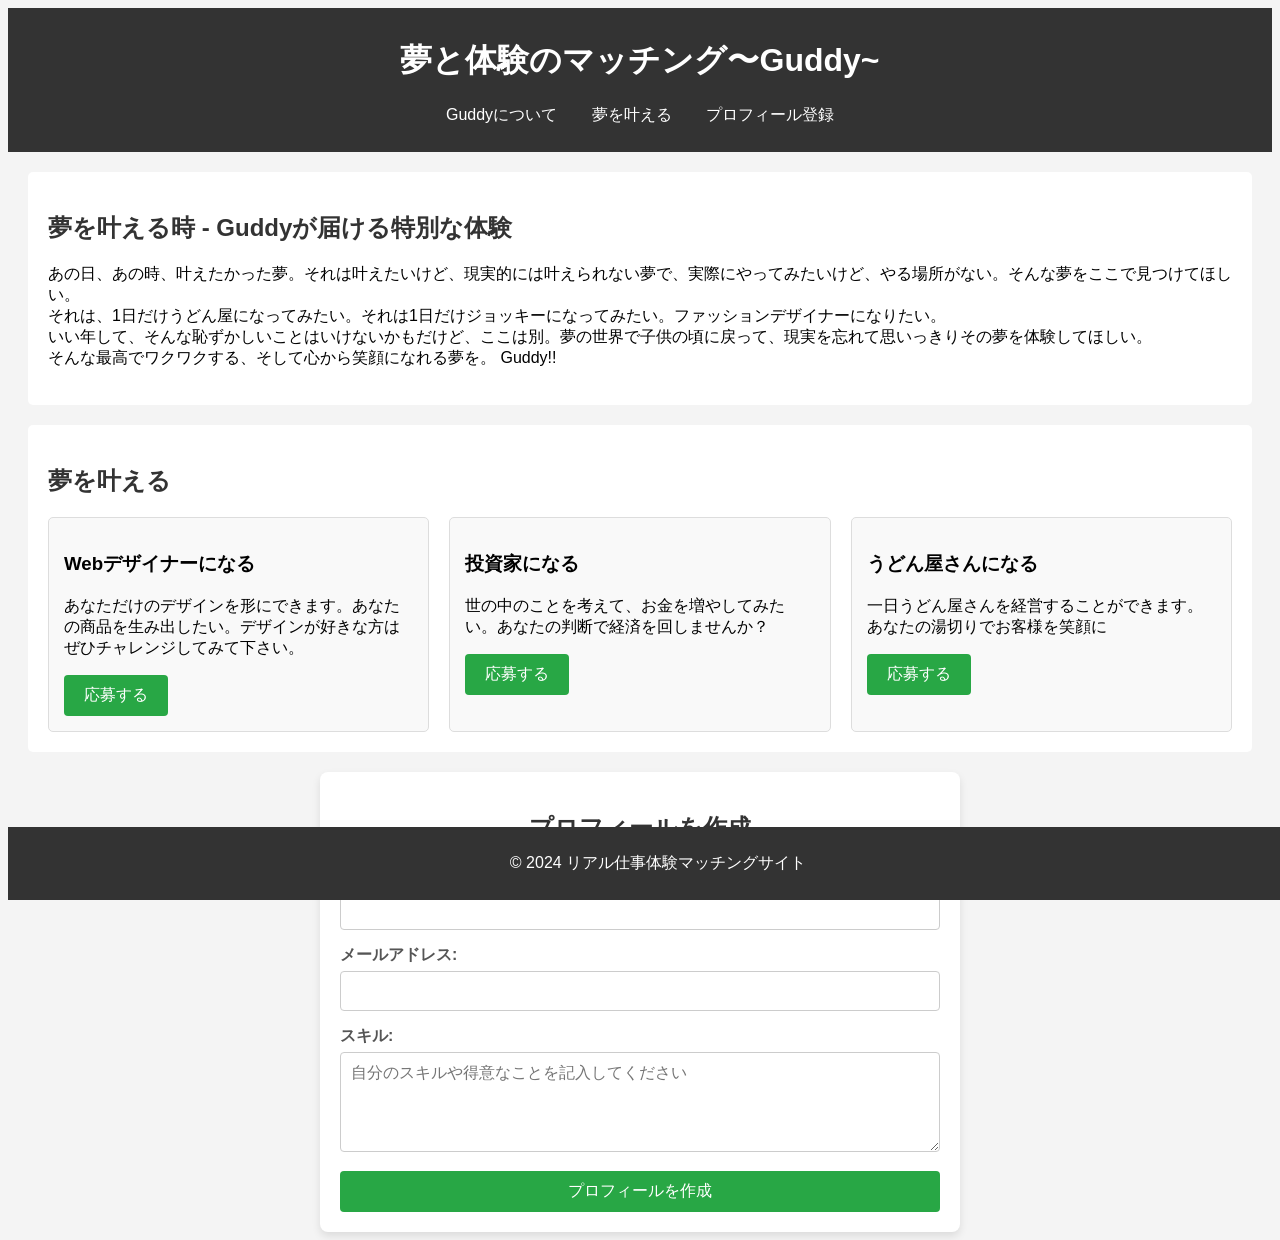
==== index.html @ 009feca0 "“ページ更新”" ====
<!DOCTYPE html>
<html lang="ja">

<head>
    <meta charset="UTF-8">
    <meta name="viewport" content="width=device-width, initial-scale=1.0">
    <title>学生と企業のマッチングサイト</title>
    <link rel="stylesheet" href="styles.css">
    <style>
        body {
            font-family: Arial, sans-serif;
            margin: 1;
            padding: 0;
            background-color: #f4f4f4;
        }

        header {
            background-color: #333;
            color: white;
            padding: 10px 0;
            text-align: center;
        }

        nav ul {
            list-style-type: none;
            padding: 0;
        }

        nav ul li {
            display: inline;
            margin: 0 15px;
        }

        nav ul li a {
            color: white;
            text-decoration: none;
        }

        section {
            padding: 20px;
            margin: 20px;
            background-color: white;
            border-radius: 5px;
        }

        h2 {
            color: #333;
        }

        .job-list {
            display: grid;
            grid-template-columns: repeat(auto-fit, minmax(300px, 1fr));
            gap: 20px;
        }

        .job {
            padding: 15px;
            background-color: #f9f9f9;
            border: 1px solid #ddd;
            border-radius: 5px;
        }

        button {
            background-color: #28a745;
            color: white;
            padding: 10px;
            border: none;
            border-radius: 5px;
            cursor: pointer;
        }

        button:hover {
            background-color: #218838;
        }

        footer {
            text-align: center;
            padding: 10px;
            background-color: #333;
            color: white;
            position: fixed;
            bottom: 0;
            width: 100%;
        }

        /* プロフィールセクションのスタイル */
        #profile {
            max-width: 600px;
            margin: 0 auto;
            padding: 20px;
            background-color: #fff;
            border-radius: 8px;
            box-shadow: 0 4px 8px rgba(0, 0, 0, 0.1);
        }

        #profile h2 {
            text-align: center;
            color: #333;
        }

        form {
            display: flex;
            flex-direction: column;
        }

        .form-group {
            margin-bottom: 15px;
        }

        label {
            font-weight: bold;
            margin-bottom: 5px;
            display: block;
            color: #555;
        }

        input[type="text"],
        input[type="email"],
        textarea {
            width: 100%;
            padding: 10px;
            border: 1px solid #ccc;
            border-radius: 4px;
            font-size: 16px;
            box-sizing: border-box;
        }

        textarea {
            height: 100px;
            resize: vertical;
        }

        button {
            background-color: #28a745;
            color: white;
            padding: 10px 20px;
            border: none;
            border-radius: 4px;
            cursor: pointer;
            font-size: 16px;
            transition: background-color 0.3s ease;
        }

        button:hover {
            background-color: #218838;
        }
    </style>
</head>

<body>
    <header>
        <h1>夢と体験のマッチング〜Guddy~</h1>
        <nav>
            <ul>
                <li><a href="#about">Guddyについて</a></li>
                <li><a href="#jobs">夢を叶える</a></li>
                <li><a href="#profile">プロフィール登録</a></li>
            </ul>
        </nav>
    </header>

    <section id="about">
        <h2>夢を叶える時 - Guddyが届ける特別な体験</h2>
        <p>あの日、あの時、叶えたかった夢。それは叶えたいけど、現実的には叶えられない夢で、実際にやってみたいけど、やる場所がない。そんな夢をここで見つけてほしい。<br>
            それは、1日だけうどん屋になってみたい。それは1日だけジョッキーになってみたい。ファッションデザイナーになりたい。<br>
            いい年して、そんな恥ずかしいことはいけないかもだけど、ここは別。夢の世界で子供の頃に戻って、現実を忘れて思いっきりその夢を体験してほしい。<br>
            そんな最高でワクワクする、そして心から笑顔になれる夢を。 Guddy!!</p>
    </section>
    

    <section id="jobs">
        <h2>夢を叶える</h2>
        <div class="job-list">
            <div class="job">
                <h3>Webデザイナーになる</h3>
                <p>あなただけのデザインを形にできます。あなたの商品を生み出したい。デザインが好きな方はぜひチャレンジしてみて下さい。</p>
                <button>応募する</button>
            </div>
            <div class="job">
                <h3>投資家になる</h3>
                <p>世の中のことを考えて、お金を増やしてみたい。あなたの判断で経済を回しませんか？</p>
                <button>応募する</button>
            </div>
            <div class="job">
                <h3>うどん屋さんになる</h3>
                <p>一日うどん屋さんを経営することができます。あなたの湯切りでお客様を笑顔に</p>
                <button>応募する</button>
            </div>
        </div>
    </section>

    <section id="profile">
        <h2>プロフィールを作成</h2>
        <form>
            <div class="form-group">
                <label for="name">名前:</label>
                <input type="text" id="name" name="name" required="">
            </div>

            <div class="form-group">
                <label for="email">メールアドレス:</label>
                <input type="email" id="email" name="email" required="">
            </div>

            <div class="form-group">
                <label for="skills">スキル:</label>
                <textarea id="skills" name="skills" placeholder="自分のスキルや得意なことを記入してください" required=""></textarea>
            </div>

            <button type="submit">プロフィールを作成</button>
        </form>
    </section>


    <footer>
        <p>© 2024 リアル仕事体験マッチングサイト</p>
    </footer>


</body>

</html>
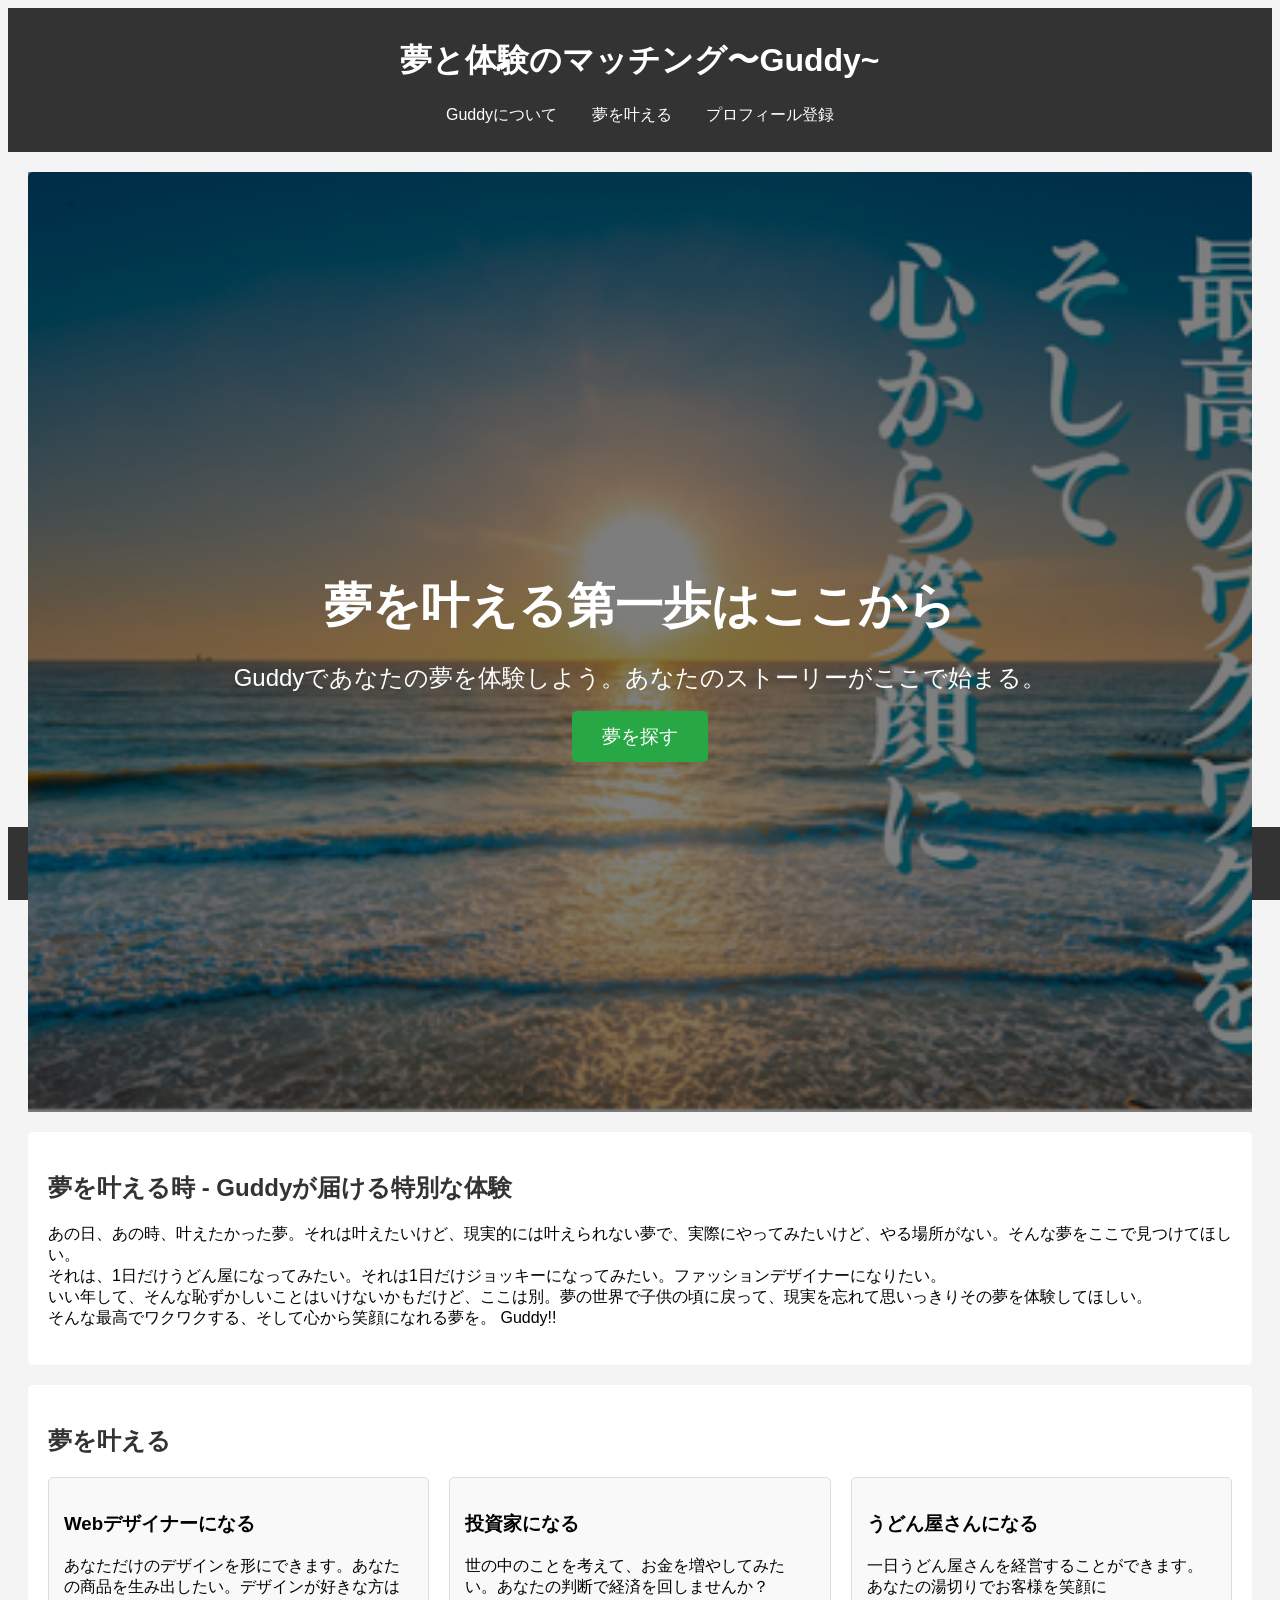
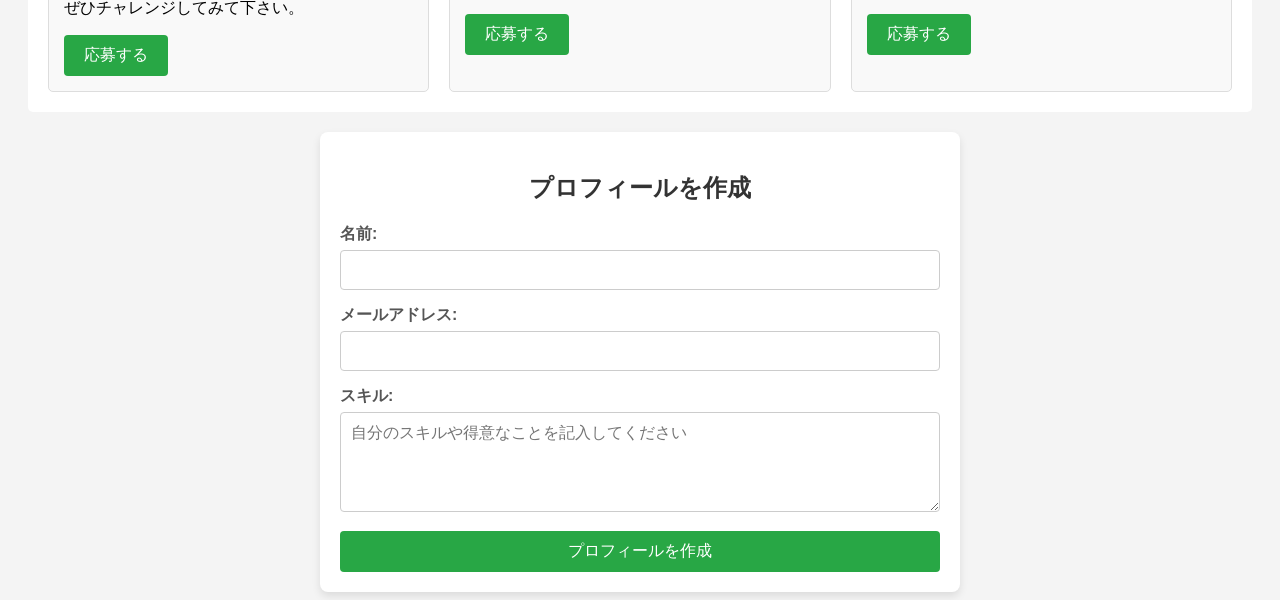
==== commit d1253224: "“FV追加”" ====
--- a/index.html
+++ b/index.html
@@ -144,6 +144,56 @@
         button:hover {
             background-color: #218838;
         }
+        /* ファーストビュー（ヒーローセクション）のスタイル */
+#hero {
+    height: 100vh; /* ビューポート全体の高さを占める */
+    background-image: url('/img/fv.png'); /* 適切な背景画像を指定 */
+    background-size: cover;
+    background-position: center;
+    display: flex;
+    align-items: center;
+    justify-content: center;
+    color: white;
+    text-align: center;
+    position: relative;
+    z-index: 1;
+}
+
+#hero::before {
+    content: '';
+    position: absolute;
+    top: 0;
+    left: 0;
+    width: 100%;
+    height: 100%;
+    background-color: rgba(0, 0, 0, 0.5); /* 背景画像に半透明のオーバーレイを追加 */
+    z-index: -1;
+}
+
+.hero-content h1 {
+    font-size: 3rem;
+    margin-bottom: 20px;
+}
+
+.hero-content p {
+    font-size: 1.5rem;
+    margin-bottom: 30px;
+}
+
+.cta-btn {
+    background-color: #28a745;
+    color: white;
+    padding: 15px 30px;
+    border-radius: 5px;
+    font-size: 1.2rem;
+    text-decoration: none;
+    transition: background-color 0.3s ease;
+}
+
+.cta-btn:hover {
+    background-color: #218838;
+}
+
     </style>
 </head>
 
@@ -158,7 +208,13 @@
             </ul>
         </nav>
     </header>
-
+    <section id="hero">
+        <div class="hero-content">
+            <h1>夢を叶える第一歩はここから</h1>
+            <p>Guddyであなたの夢を体験しよう。あなたのストーリーがここで始まる。</p>
+            <a href="#jobs" class="cta-btn">夢を探す</a>
+        </div>
+    </section>
     <section id="about">
         <h2>夢を叶える時 - Guddyが届ける特別な体験</h2>
         <p>あの日、あの時、叶えたかった夢。それは叶えたいけど、現実的には叶えられない夢で、実際にやってみたいけど、やる場所がない。そんな夢をここで見つけてほしい。<br>
@@ -194,17 +250,17 @@
         <form>
             <div class="form-group">
                 <label for="name">名前:</label>
-                <input type="text" id="name" name="name" required="">
+                <input type="text" id="name" name="name" required>
             </div>
 
             <div class="form-group">
                 <label for="email">メールアドレス:</label>
-                <input type="email" id="email" name="email" required="">
+                <input type="email" id="email" name="email" required>
             </div>
 
             <div class="form-group">
                 <label for="skills">スキル:</label>
-                <textarea id="skills" name="skills" placeholder="自分のスキルや得意なことを記入してください" required=""></textarea>
+                <textarea id="skills" name="skills" placeholder="自分のスキルや得意なことを記入してください" required></textarea>
             </div>
 
             <button type="submit">プロフィールを作成</button>
@@ -213,10 +269,8 @@
 
 
     <footer>
-        <p>© 2024 リアル仕事体験マッチングサイト</p>
+        <p>&copy; 2024 リアル仕事体験マッチングサイト</p>
     </footer>
-
-
 </body>
 
 </html>
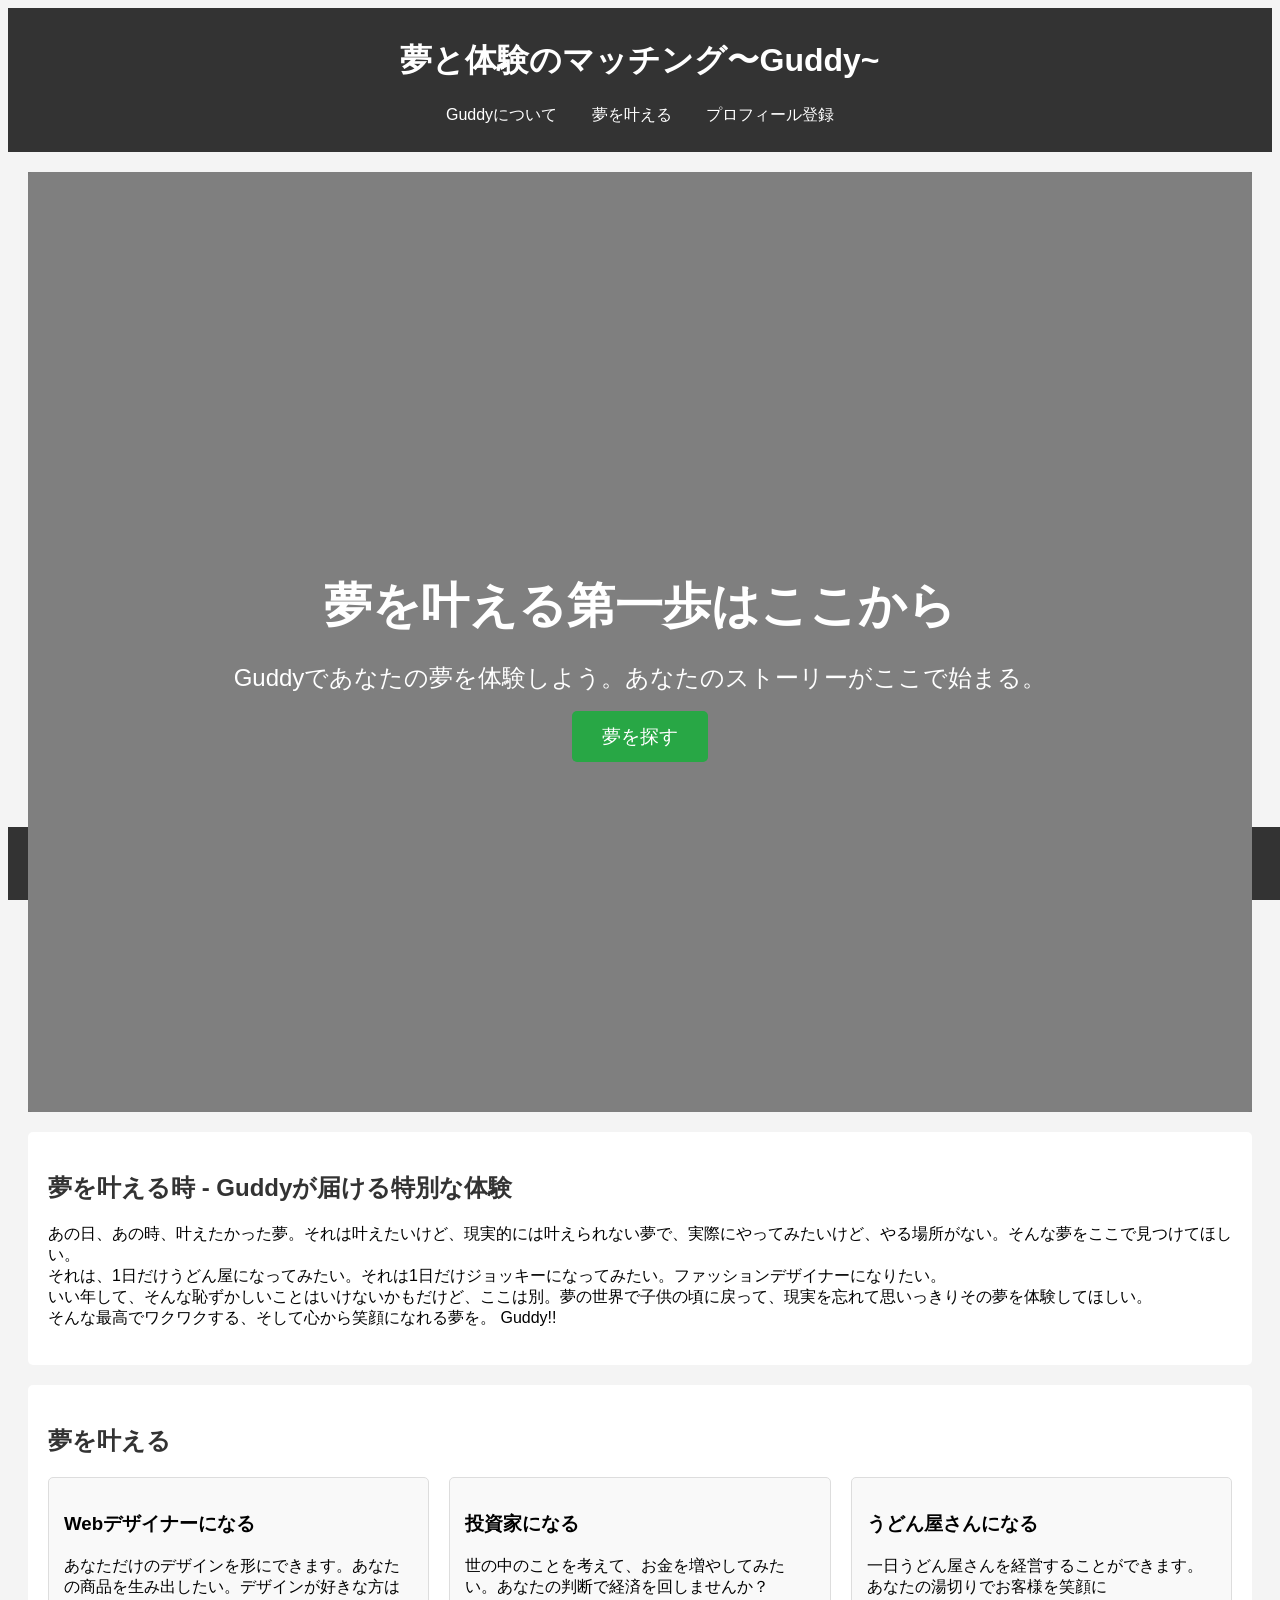
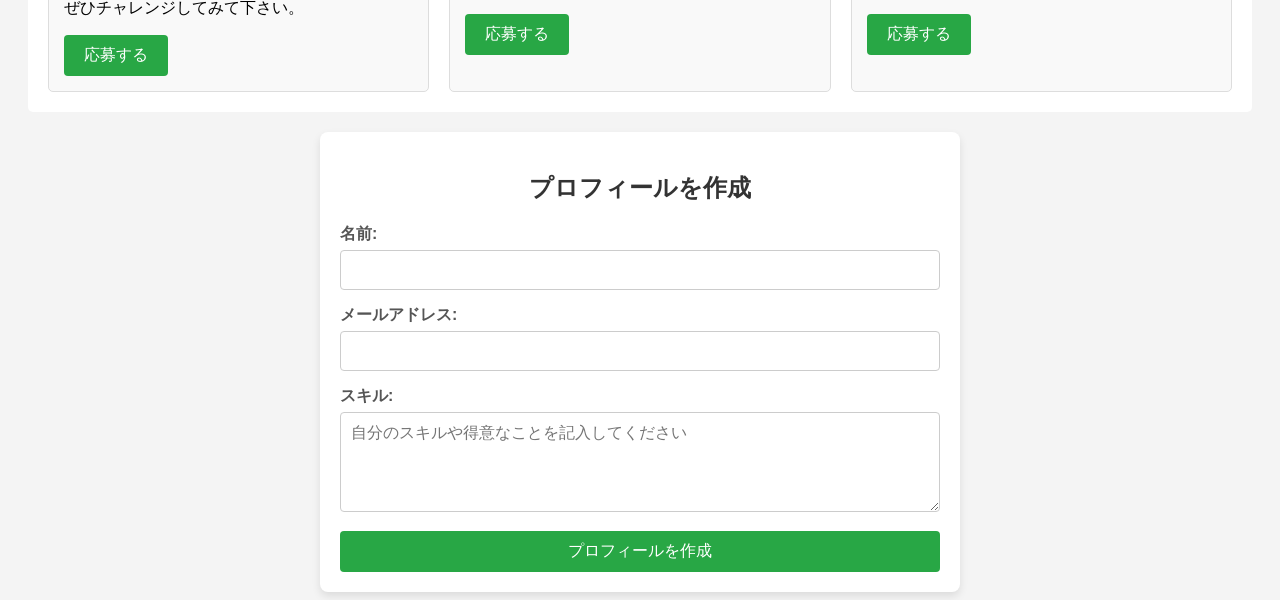
==== commit acd7bebd: "FV追加" ====
--- a/index.html
+++ b/index.html
@@ -147,7 +147,7 @@
         /* ファーストビュー（ヒーローセクション）のスタイル */
 #hero {
     height: 100vh; /* ビューポート全体の高さを占める */
-    background-image: url('/img/fv.png'); /* 適切な背景画像を指定 */
+    background-image: url('https://t4.ftcdn.net/jpg/02/84/98/65/240_F_284986567_IEGKKwHwplUGvrijNF8cNZ2ABy0JHRRP.jpg'); /* 適切な背景画像を指定 */
     background-size: cover;
     background-position: center;
     display: flex;
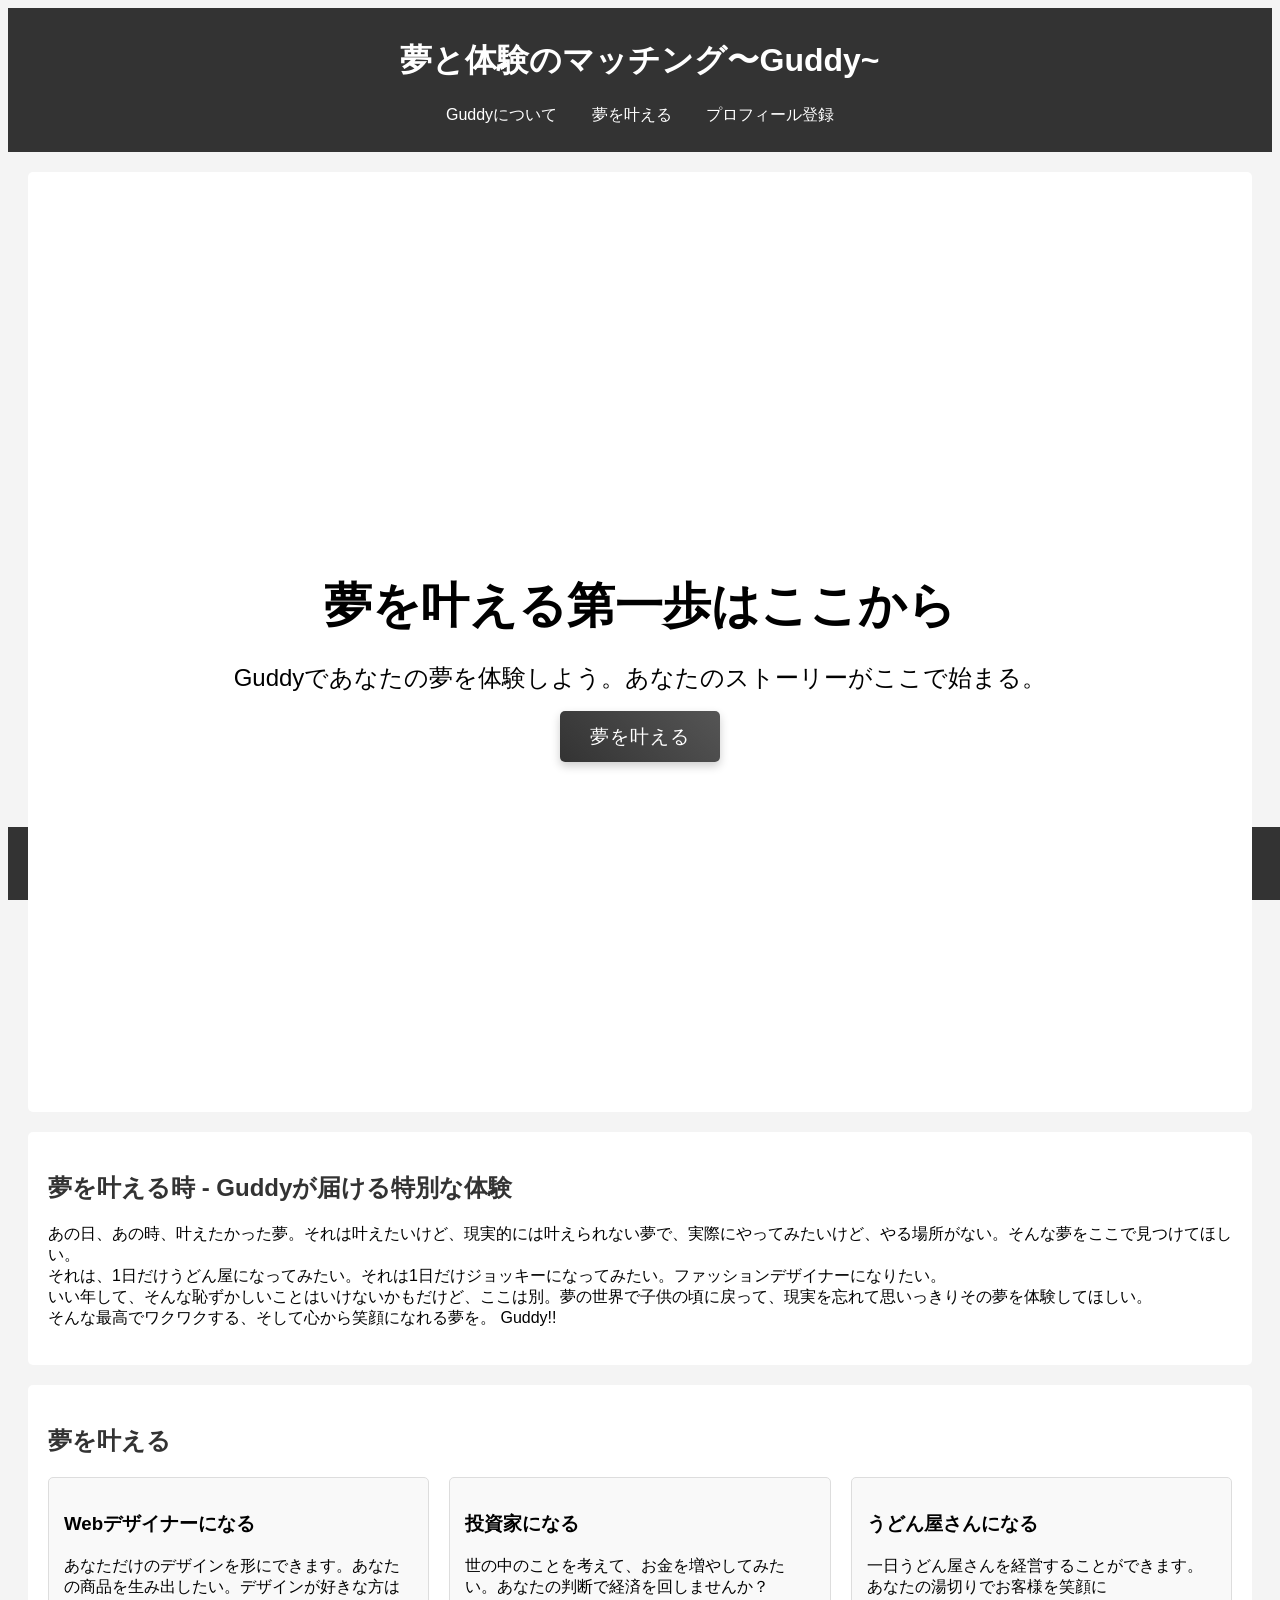
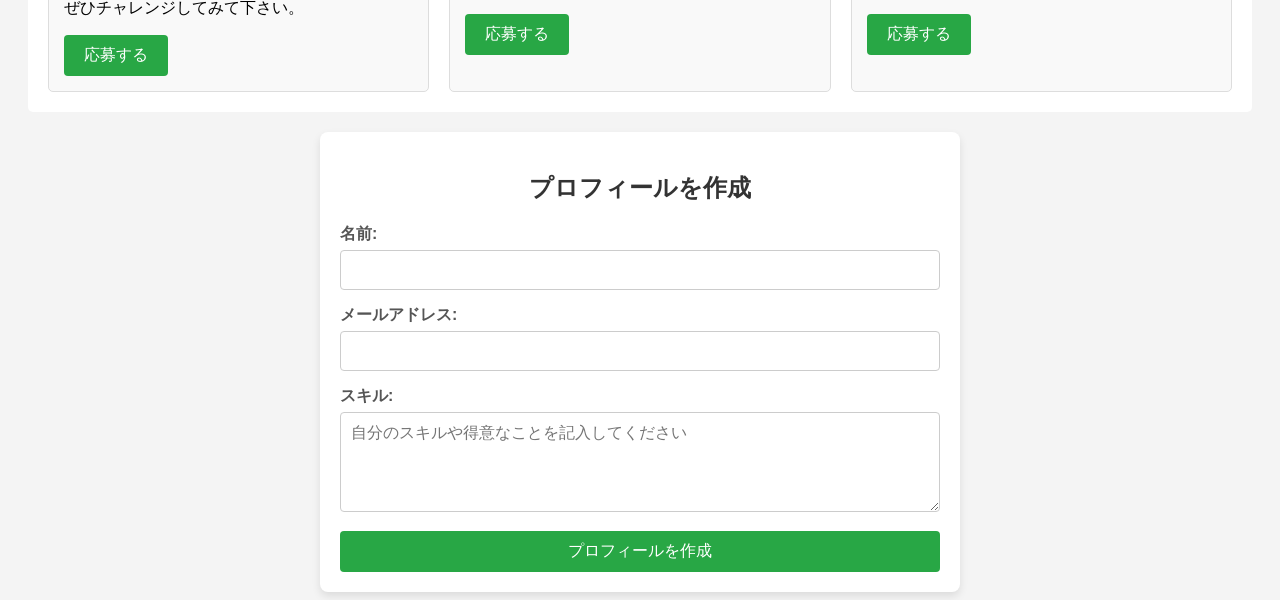
==== commit 62199a6a: "“修正”" ====
--- a/index.html
+++ b/index.html
@@ -153,7 +153,7 @@
     display: flex;
     align-items: center;
     justify-content: center;
-    color: white;
+    color: black;
     text-align: center;
     position: relative;
     z-index: 1;
@@ -166,7 +166,7 @@
     left: 0;
     width: 100%;
     height: 100%;
-    background-color: rgba(0, 0, 0, 0.5); /* 背景画像に半透明のオーバーレイを追加 */
+    
     z-index: -1;
 }
 
@@ -181,17 +181,22 @@
 }
 
 .cta-btn {
-    background-color: #28a745;
+    background: linear-gradient(45deg, #333, #555); /* 黒系のグラデーション */
     color: white;
     padding: 15px 30px;
     border-radius: 5px;
     font-size: 1.2rem;
     text-decoration: none;
-    transition: background-color 0.3s ease;
+    transition: all 0.3s ease;
+    box-shadow: 0 4px 10px rgba(0, 0, 0, 0.2); /* シャドウを追加 */
+    letter-spacing: 1px; /* 文字間隔 */
+    text-transform: uppercase; /* 大文字に変換 */
 }
 
 .cta-btn:hover {
-    background-color: #218838;
+    background: linear-gradient(45deg, #222, #444); /* ホバー時の黒系グラデーション */
+    transform: translateY(-3px); /* ボタンが浮き上がるように動作 */
+    box-shadow: 0 8px 15px rgba(0, 0, 0, 0.3); /* ホバー時のシャドウ強化 */
 }
 
     </style>
@@ -212,7 +217,7 @@
         <div class="hero-content">
             <h1>夢を叶える第一歩はここから</h1>
             <p>Guddyであなたの夢を体験しよう。あなたのストーリーがここで始まる。</p>
-            <a href="#jobs" class="cta-btn">夢を探す</a>
+            <a href="#jobs" class="cta-btn">夢を叶える</a>
         </div>
     </section>
     <section id="about">
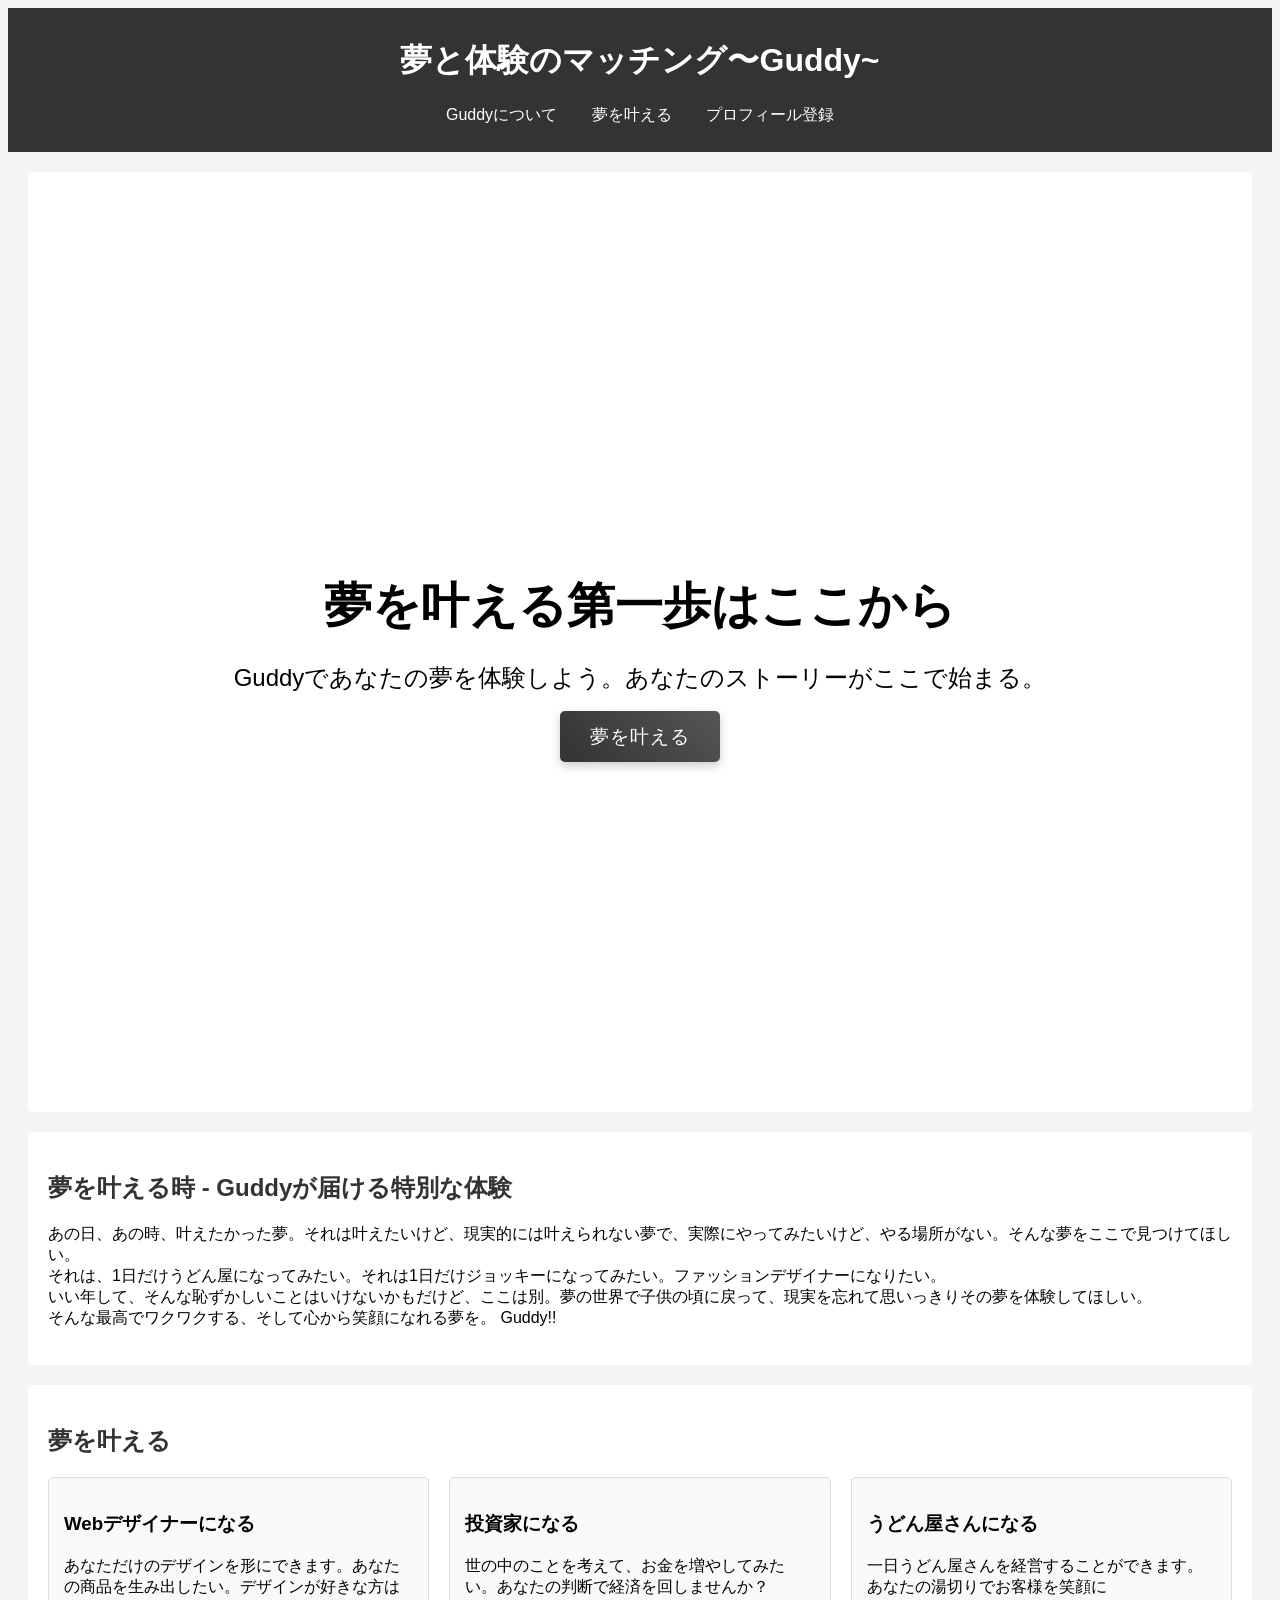
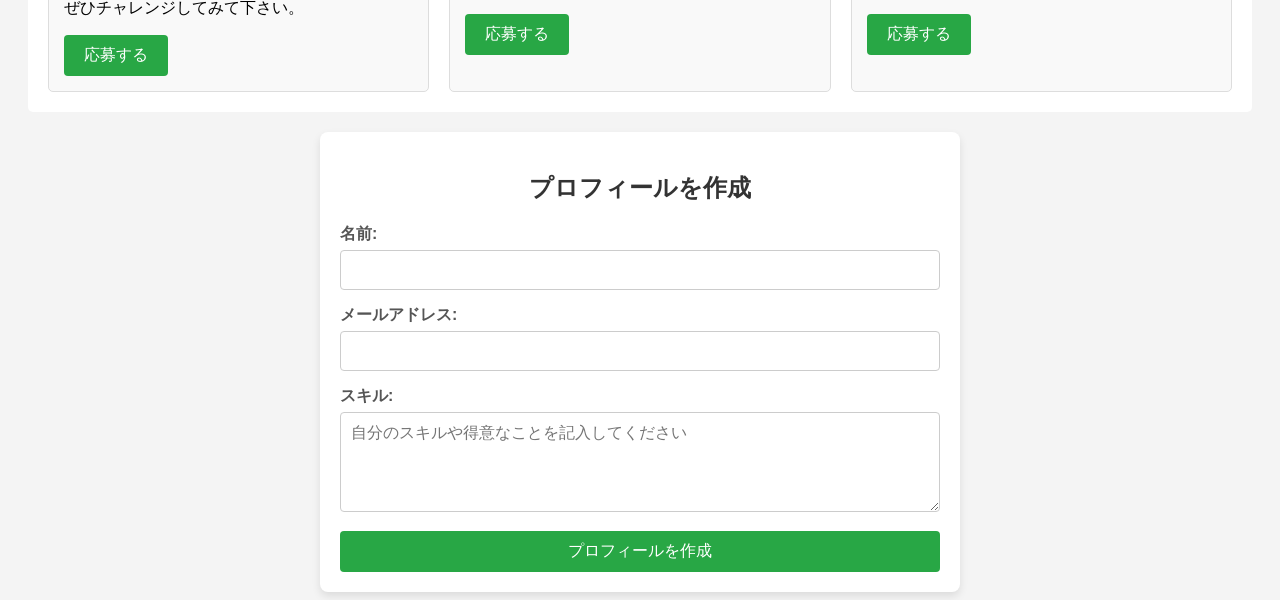
==== commit effe860a: "“レスポンシブ対応”" ====
--- a/index.html
+++ b/index.html
@@ -4,7 +4,7 @@
 <head>
     <meta charset="UTF-8">
     <meta name="viewport" content="width=device-width, initial-scale=1.0">
-    <title>学生と企業のマッチングサイト</title>
+    <title>夢を叶える時 - Guddyが届ける特別な体験</title>
     <link rel="stylesheet" href="styles.css">
     <style>
         body {
@@ -197,6 +197,81 @@
     background: linear-gradient(45deg, #222, #444); /* ホバー時の黒系グラデーション */
     transform: translateY(-3px); /* ボタンが浮き上がるように動作 */
     box-shadow: 0 8px 15px rgba(0, 0, 0, 0.3); /* ホバー時のシャドウ強化 */
+}
+
+@media screen and (max-width: 768px) {
+    body {
+        margin: 0;
+    }
+
+    header {
+        padding: 20px 0;
+    }
+
+    nav ul {
+        display: flex;
+        flex-direction: column;
+        align-items: center;
+    }
+
+    nav ul li {
+        display: block;
+        margin: 10px 0;
+    }
+
+    section {
+        margin: 10px;
+        padding: 15px;
+    }
+
+    #hero {
+        height: 80vh; /* スマホではビューポートの80%の高さに調整 */
+        background-size: cover;
+        background-position: center;
+    }
+
+    .hero-content h1 {
+        font-size: 2rem;
+    }
+
+    .hero-content p {
+        font-size: 1.2rem;
+    }
+
+    .cta-btn {
+        font-size: 1rem;
+        padding: 10px 20px;
+    }
+
+    .job-list {
+        grid-template-columns: 1fr; /* 一列に表示 */
+    }
+
+    .job {
+        padding: 10px;
+    }
+
+    button {
+        font-size: 1rem;
+        padding: 10px;
+    }
+
+    #profile {
+        padding: 15px;
+        margin: 10px;
+    }
+
+    form input[type="text"],
+    form input[type="email"],
+    form textarea {
+        font-size: 1rem;
+        padding: 8px;
+    }
+
+    button {
+        font-size: 1rem;
+        padding: 10px;
+    }
 }
 
     </style>
@@ -272,10 +347,6 @@
         </form>
     </section>
 
-
-    <footer>
-        <p>&copy; 2024 リアル仕事体験マッチングサイト</p>
-    </footer>
 </body>
 
 </html>
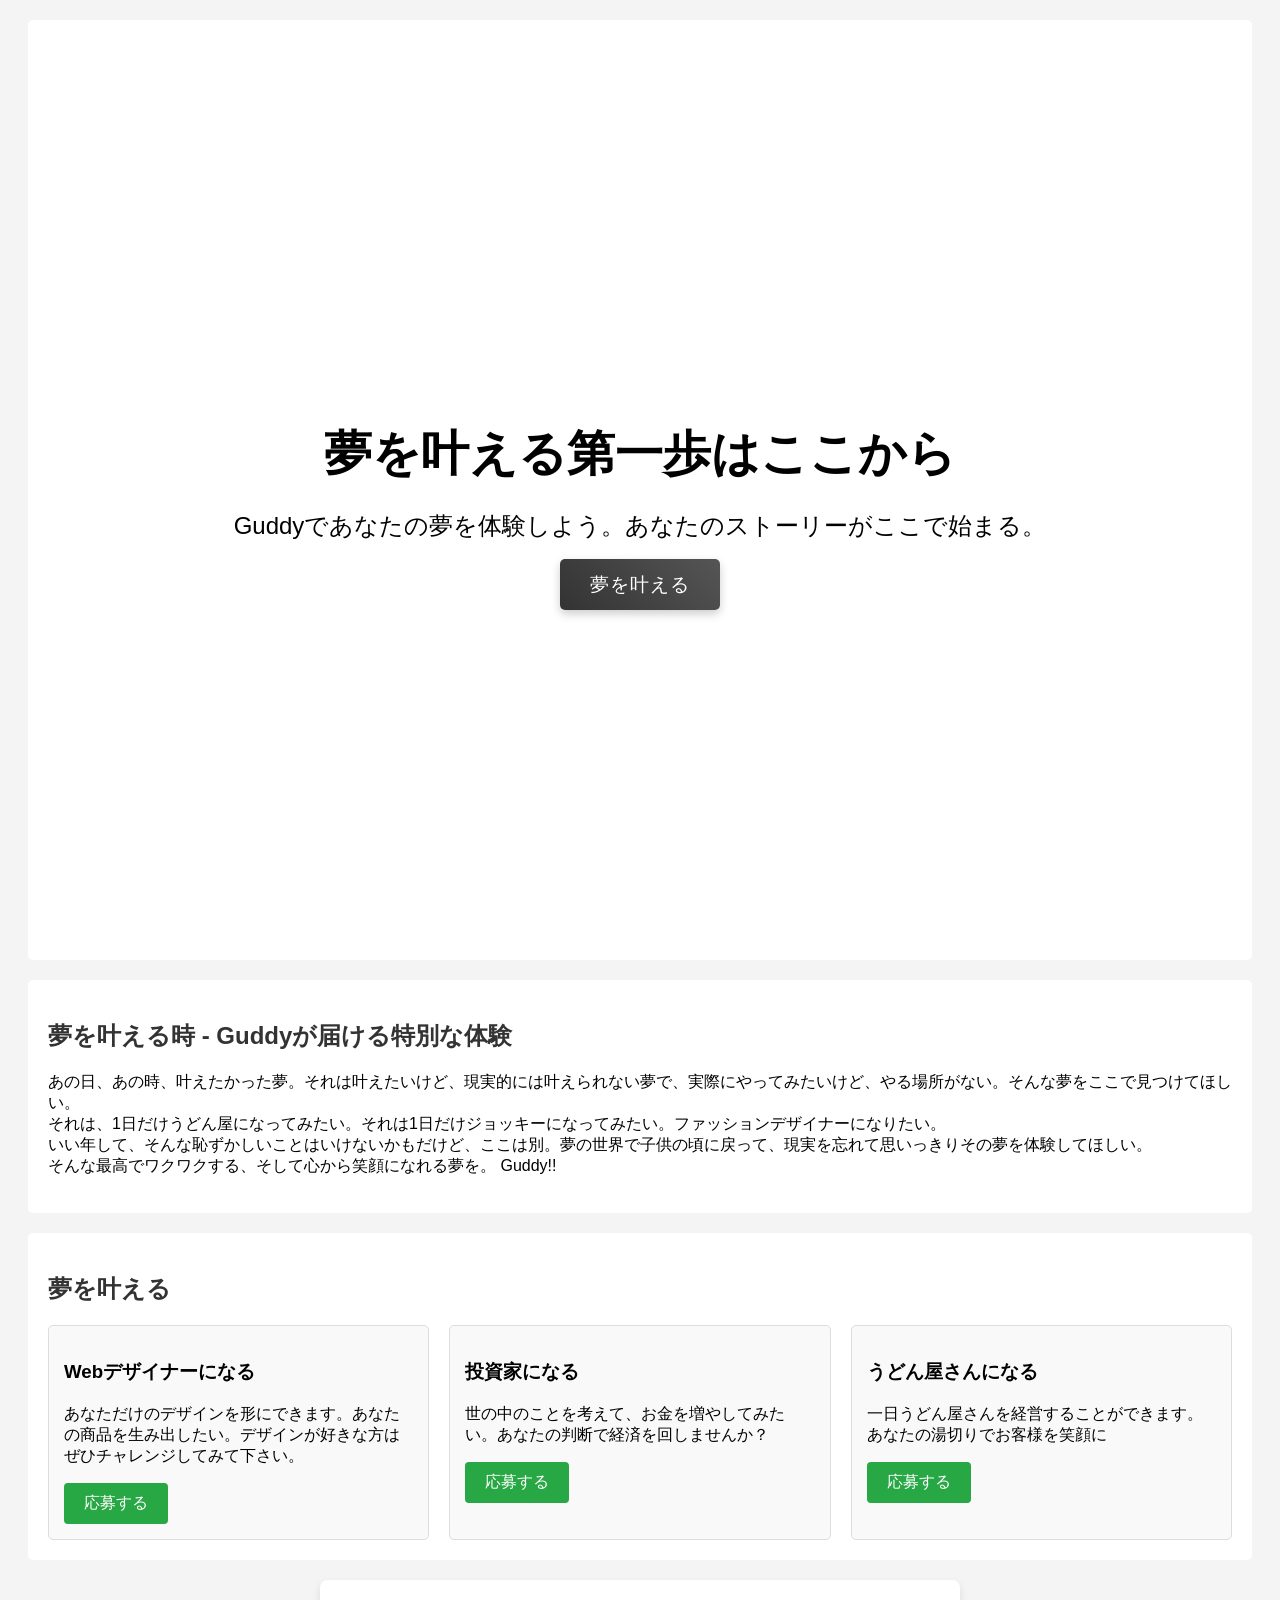
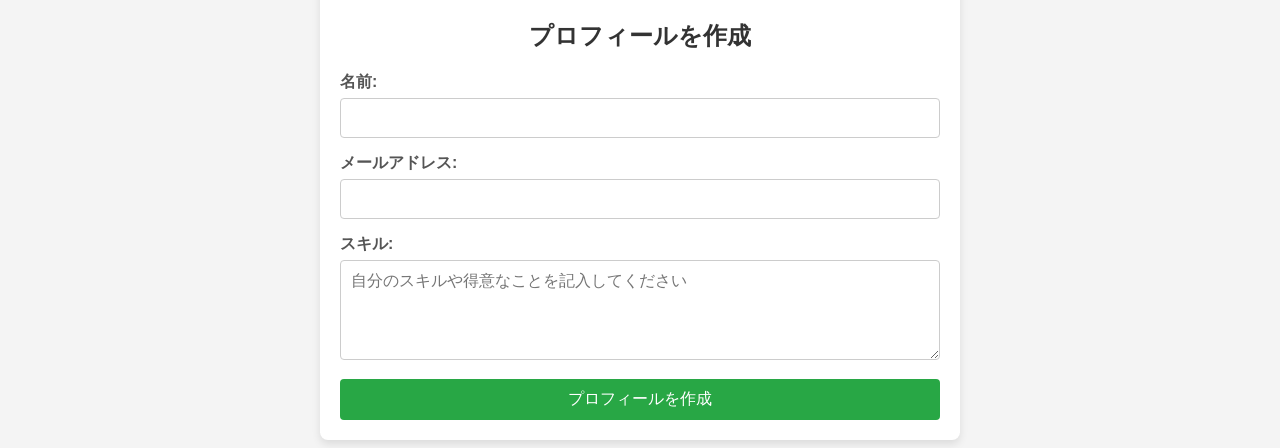
==== commit c3d69e05: "“修正”" ====
--- a/index.html
+++ b/index.html
@@ -278,7 +278,7 @@
 </head>
 
 <body>
-    <header>
+   <!-- <header>
         <h1>夢と体験のマッチング〜Guddy~</h1>
         <nav>
             <ul>
@@ -287,7 +287,7 @@
                 <li><a href="#profile">プロフィール登録</a></li>
             </ul>
         </nav>
-    </header>
+    </header>-->
     <section id="hero">
         <div class="hero-content">
             <h1>夢を叶える第一歩はここから</h1>
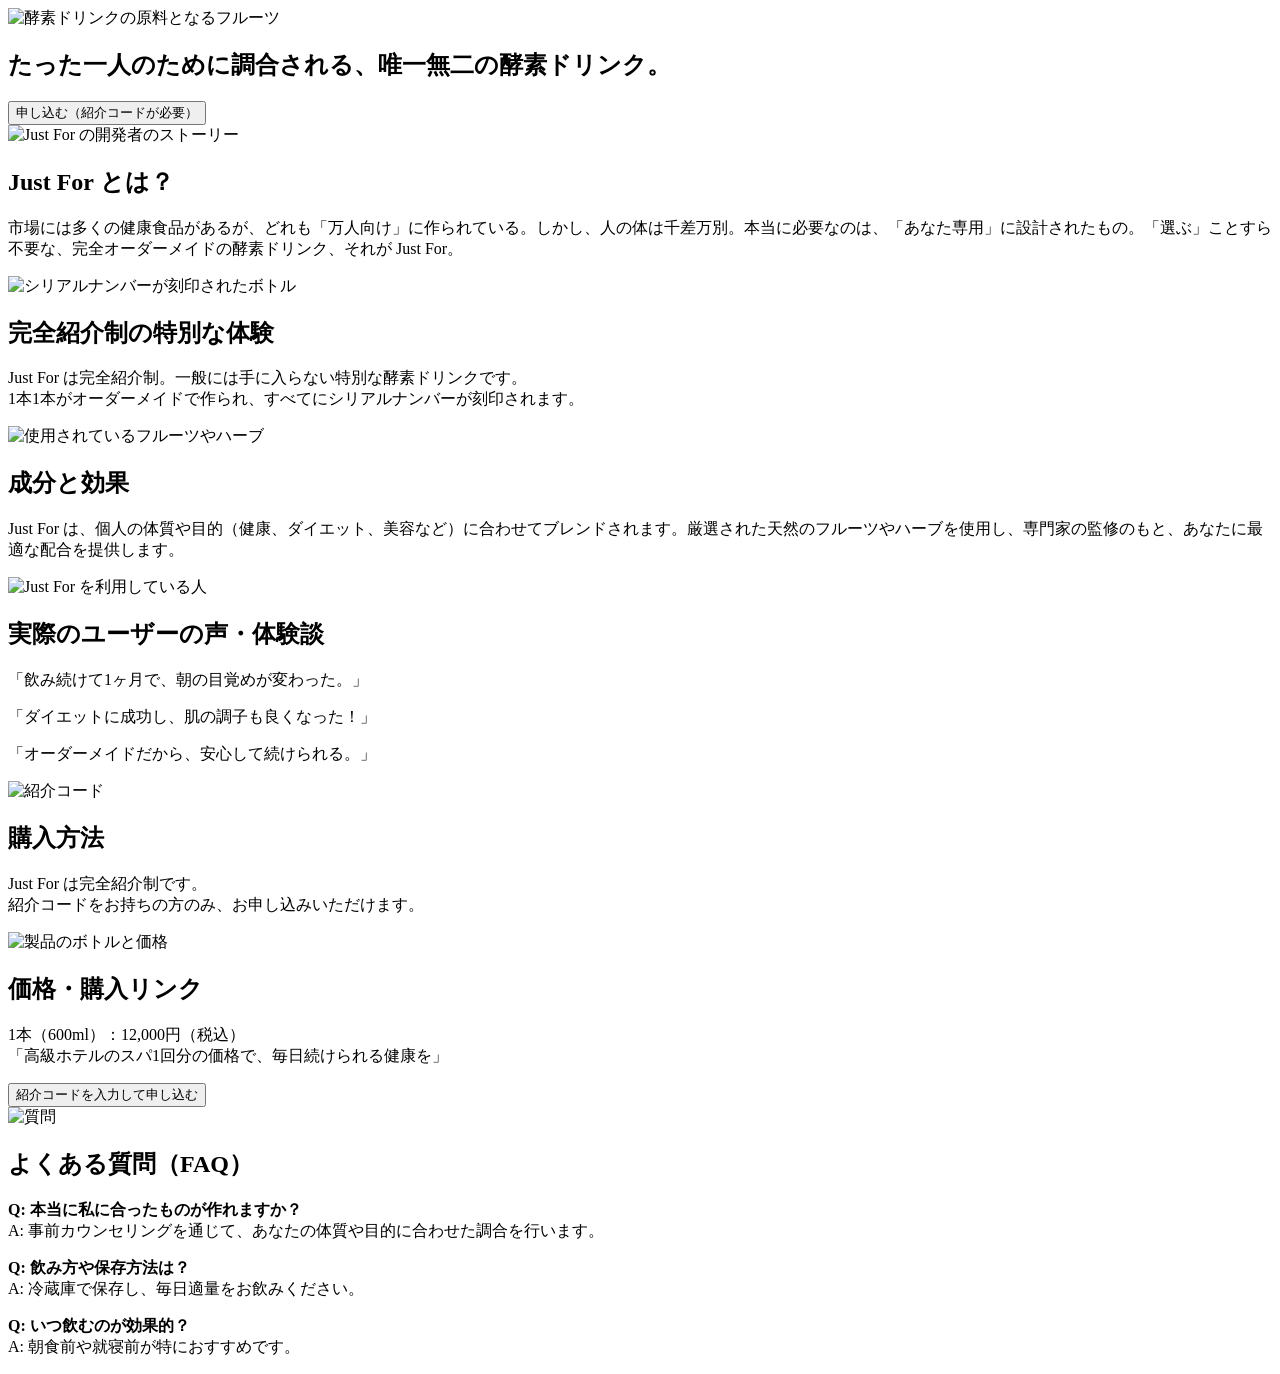
==== commit 9af55021: "Rename index to index.html" ====
--- a/index.html
+++ b/index.html
@@ -1,352 +1,64 @@
 <!DOCTYPE html>
 <html lang="ja">
-
 <head>
     <meta charset="UTF-8">
     <meta name="viewport" content="width=device-width, initial-scale=1.0">
-    <title>夢を叶える時 - Guddyが届ける特別な体験</title>
-    <link rel="stylesheet" href="styles.css">
-    <style>
-        body {
-            font-family: Arial, sans-serif;
-            margin: 1;
-            padding: 0;
-            background-color: #f4f4f4;
-        }
-
-        header {
-            background-color: #333;
-            color: white;
-            padding: 10px 0;
-            text-align: center;
-        }
-
-        nav ul {
-            list-style-type: none;
-            padding: 0;
-        }
-
-        nav ul li {
-            display: inline;
-            margin: 0 15px;
-        }
-
-        nav ul li a {
-            color: white;
-            text-decoration: none;
-        }
-
-        section {
-            padding: 20px;
-            margin: 20px;
-            background-color: white;
-            border-radius: 5px;
-        }
-
-        h2 {
-            color: #333;
-        }
-
-        .job-list {
-            display: grid;
-            grid-template-columns: repeat(auto-fit, minmax(300px, 1fr));
-            gap: 20px;
-        }
-
-        .job {
-            padding: 15px;
-            background-color: #f9f9f9;
-            border: 1px solid #ddd;
-            border-radius: 5px;
-        }
-
-        button {
-            background-color: #28a745;
-            color: white;
-            padding: 10px;
-            border: none;
-            border-radius: 5px;
-            cursor: pointer;
-        }
-
-        button:hover {
-            background-color: #218838;
-        }
-
-        footer {
-            text-align: center;
-            padding: 10px;
-            background-color: #333;
-            color: white;
-            position: fixed;
-            bottom: 0;
-            width: 100%;
-        }
-
-        /* プロフィールセクションのスタイル */
-        #profile {
-            max-width: 600px;
-            margin: 0 auto;
-            padding: 20px;
-            background-color: #fff;
-            border-radius: 8px;
-            box-shadow: 0 4px 8px rgba(0, 0, 0, 0.1);
-        }
-
-        #profile h2 {
-            text-align: center;
-            color: #333;
-        }
-
-        form {
-            display: flex;
-            flex-direction: column;
-        }
-
-        .form-group {
-            margin-bottom: 15px;
-        }
-
-        label {
-            font-weight: bold;
-            margin-bottom: 5px;
-            display: block;
-            color: #555;
-        }
-
-        input[type="text"],
-        input[type="email"],
-        textarea {
-            width: 100%;
-            padding: 10px;
-            border: 1px solid #ccc;
-            border-radius: 4px;
-            font-size: 16px;
-            box-sizing: border-box;
-        }
-
-        textarea {
-            height: 100px;
-            resize: vertical;
-        }
-
-        button {
-            background-color: #28a745;
-            color: white;
-            padding: 10px 20px;
-            border: none;
-            border-radius: 4px;
-            cursor: pointer;
-            font-size: 16px;
-            transition: background-color 0.3s ease;
-        }
-
-        button:hover {
-            background-color: #218838;
-        }
-        /* ファーストビュー（ヒーローセクション）のスタイル */
-#hero {
-    height: 100vh; /* ビューポート全体の高さを占める */
-    background-image: url('https://t4.ftcdn.net/jpg/02/84/98/65/240_F_284986567_IEGKKwHwplUGvrijNF8cNZ2ABy0JHRRP.jpg'); /* 適切な背景画像を指定 */
-    background-size: cover;
-    background-position: center;
-    display: flex;
-    align-items: center;
-    justify-content: center;
-    color: black;
-    text-align: center;
-    position: relative;
-    z-index: 1;
-}
-
-#hero::before {
-    content: '';
-    position: absolute;
-    top: 0;
-    left: 0;
-    width: 100%;
-    height: 100%;
-    
-    z-index: -1;
-}
-
-.hero-content h1 {
-    font-size: 3rem;
-    margin-bottom: 20px;
-}
-
-.hero-content p {
-    font-size: 1.5rem;
-    margin-bottom: 30px;
-}
-
-.cta-btn {
-    background: linear-gradient(45deg, #333, #555); /* 黒系のグラデーション */
-    color: white;
-    padding: 15px 30px;
-    border-radius: 5px;
-    font-size: 1.2rem;
-    text-decoration: none;
-    transition: all 0.3s ease;
-    box-shadow: 0 4px 10px rgba(0, 0, 0, 0.2); /* シャドウを追加 */
-    letter-spacing: 1px; /* 文字間隔 */
-    text-transform: uppercase; /* 大文字に変換 */
-}
-
-.cta-btn:hover {
-    background: linear-gradient(45deg, #222, #444); /* ホバー時の黒系グラデーション */
-    transform: translateY(-3px); /* ボタンが浮き上がるように動作 */
-    box-shadow: 0 8px 15px rgba(0, 0, 0, 0.3); /* ホバー時のシャドウ強化 */
-}
-
-@media screen and (max-width: 768px) {
-    body {
-        margin: 0;
-    }
-
-    header {
-        padding: 20px 0;
-    }
-
-    nav ul {
-        display: flex;
-        flex-direction: column;
-        align-items: center;
-    }
-
-    nav ul li {
-        display: block;
-        margin: 10px 0;
-    }
-
-    section {
-        margin: 10px;
-        padding: 15px;
-    }
-
-    #hero {
-        height: 80vh; /* スマホではビューポートの80%の高さに調整 */
-        background-size: cover;
-        background-position: center;
-    }
-
-    .hero-content h1 {
-        font-size: 2rem;
-    }
-
-    .hero-content p {
-        font-size: 1.2rem;
-    }
-
-    .cta-btn {
-        font-size: 1rem;
-        padding: 10px 20px;
-    }
-
-    .job-list {
-        grid-template-columns: 1fr; /* 一列に表示 */
-    }
-
-    .job {
-        padding: 10px;
-    }
-
-    button {
-        font-size: 1rem;
-        padding: 10px;
-    }
-
-    #profile {
-        padding: 15px;
-        margin: 10px;
-    }
-
-    form input[type="text"],
-    form input[type="email"],
-    form textarea {
-        font-size: 1rem;
-        padding: 8px;
-    }
-
-    button {
-        font-size: 1rem;
-        padding: 10px;
-    }
-}
-
-    </style>
+    <title>Just For - 唯一無二の酵素ドリンク</title>
+    <link rel="stylesheet" href="style.css">
 </head>
-
 <body>
-   <!-- <header>
-        <h1>夢と体験のマッチング〜Guddy~</h1>
-        <nav>
-            <ul>
-                <li><a href="#about">Guddyについて</a></li>
-                <li><a href="#jobs">夢を叶える</a></li>
-                <li><a href="#profile">プロフィール登録</a></li>
-            </ul>
-        </nav>
-    </header>-->
-    <section id="hero">
-        <div class="hero-content">
-            <h1>夢を叶える第一歩はここから</h1>
-            <p>Guddyであなたの夢を体験しよう。あなたのストーリーがここで始まる。</p>
-            <a href="#jobs" class="cta-btn">夢を叶える</a>
-        </div>
-    </section>
-    <section id="about">
-        <h2>夢を叶える時 - Guddyが届ける特別な体験</h2>
-        <p>あの日、あの時、叶えたかった夢。それは叶えたいけど、現実的には叶えられない夢で、実際にやってみたいけど、やる場所がない。そんな夢をここで見つけてほしい。<br>
-            それは、1日だけうどん屋になってみたい。それは1日だけジョッキーになってみたい。ファッションデザイナーになりたい。<br>
-            いい年して、そんな恥ずかしいことはいけないかもだけど、ここは別。夢の世界で子供の頃に戻って、現実を忘れて思いっきりその夢を体験してほしい。<br>
-            そんな最高でワクワクする、そして心から笑顔になれる夢を。 Guddy!!</p>
+    <section class="first-view">
+        <img src="img/FV.jpeg" alt="酵素ドリンクの原料となるフルーツ" class="first-view-image">
+        <h1>たった一人のために調合される、唯一無二の酵素ドリンク。</h1>
+        <button class="cta-button">申し込む（紹介コードが必要）</button>
     </section>
     
-
-    <section id="jobs">
-        <h2>夢を叶える</h2>
-        <div class="job-list">
-            <div class="job">
-                <h3>Webデザイナーになる</h3>
-                <p>あなただけのデザインを形にできます。あなたの商品を生み出したい。デザインが好きな方はぜひチャレンジしてみて下さい。</p>
-                <button>応募する</button>
-            </div>
-            <div class="job">
-                <h3>投資家になる</h3>
-                <p>世の中のことを考えて、お金を増やしてみたい。あなたの判断で経済を回しませんか？</p>
-                <button>応募する</button>
-            </div>
-            <div class="job">
-                <h3>うどん屋さんになる</h3>
-                <p>一日うどん屋さんを経営することができます。あなたの湯切りでお客様を笑顔に</p>
-                <button>応募する</button>
-            </div>
-        </div>
+    <section class="section brand-story">
+        <img src="img/sec1.jpeg" alt="Just For の開発者のストーリー" class="section-image">
+        <h2>Just For とは？</h2>
+        <p>市場には多くの健康食品があるが、どれも「万人向け」に作られている。しかし、人の体は千差万別。本当に必要なのは、「あなた専用」に設計されたもの。「選ぶ」ことすら不要な、完全オーダーメイドの酵素ドリンク、それが Just For。</p>
     </section>
-
-    <section id="profile">
-        <h2>プロフィールを作成</h2>
-        <form>
-            <div class="form-group">
-                <label for="name">名前:</label>
-                <input type="text" id="name" name="name" required>
-            </div>
-
-            <div class="form-group">
-                <label for="email">メールアドレス:</label>
-                <input type="email" id="email" name="email" required>
-            </div>
-
-            <div class="form-group">
-                <label for="skills">スキル:</label>
-                <textarea id="skills" name="skills" placeholder="自分のスキルや得意なことを記入してください" required></textarea>
-            </div>
-
-            <button type="submit">プロフィールを作成</button>
-        </form>
+    
+    <section class="section exclusive">
+        <img src="img/sec2.jpeg" alt="シリアルナンバーが刻印されたボトル" class="section-image">
+        <h2>完全紹介制の特別な体験</h2>
+        <p>Just For は完全紹介制。一般には手に入らない特別な酵素ドリンクです。<br>
+        1本1本がオーダーメイドで作られ、すべてにシリアルナンバーが刻印されます。</p>
     </section>
-
+    
+    <section class="section ingredients">
+        <img src="img/sec3.jpeg" alt="使用されているフルーツやハーブ" class="section-image">
+        <h2>成分と効果</h2>
+        <p>Just For は、個人の体質や目的（健康、ダイエット、美容など）に合わせてブレンドされます。厳選された天然のフルーツやハーブを使用し、専門家の監修のもと、あなたに最適な配合を提供します。</p>
+    </section>
+    
+    <section class="section testimonials">
+        <img src="img/sec5.jpeg" alt="Just For を利用している人" class="section-image">
+        <h2>実際のユーザーの声・体験談</h2>
+        <p>「飲み続けて1ヶ月で、朝の目覚めが変わった。」</p>
+        <p>「ダイエットに成功し、肌の調子も良くなった！」</p>
+        <p>「オーダーメイドだから、安心して続けられる。」</p>
+    </section>
+    
+    <section class="section purchase">
+        <img src="img/sec4.jpeg" alt="紹介コード" class="section-image">
+        <h2>購入方法</h2>
+        <p>Just For は完全紹介制です。<br>紹介コードをお持ちの方のみ、お申し込みいただけます。</p>
+    </section>
+    
+    <section class="section pricing">
+        <img src="https://source.unsplash.com/featured/?product-pricing" alt="製品のボトルと価格" class="section-image">
+        <h2>価格・購入リンク</h2>
+        <p>1本（600ml）：12,000円（税込）<br>「高級ホテルのスパ1回分の価格で、毎日続けられる健康を」</p>
+        <button class="cta-button">紹介コードを入力して申し込む</button>
+    </section>
+    
+    <section class="section faq">
+        <img src="img/FAQ.jpeg" alt="質問" class="section-image">
+        <h2>よくある質問（FAQ）</h2>
+        <p><strong>Q: 本当に私に合ったものが作れますか？</strong><br>A: 事前カウンセリングを通じて、あなたの体質や目的に合わせた調合を行います。</p>
+        <p><strong>Q: 飲み方や保存方法は？</strong><br>A: 冷蔵庫で保存し、毎日適量をお飲みください。</p>
+        <p><strong>Q: いつ飲むのが効果的？</strong><br>A: 朝食前や就寝前が特におすすめです。</p>
+    </section>
 </body>
-
-</html>+</html>
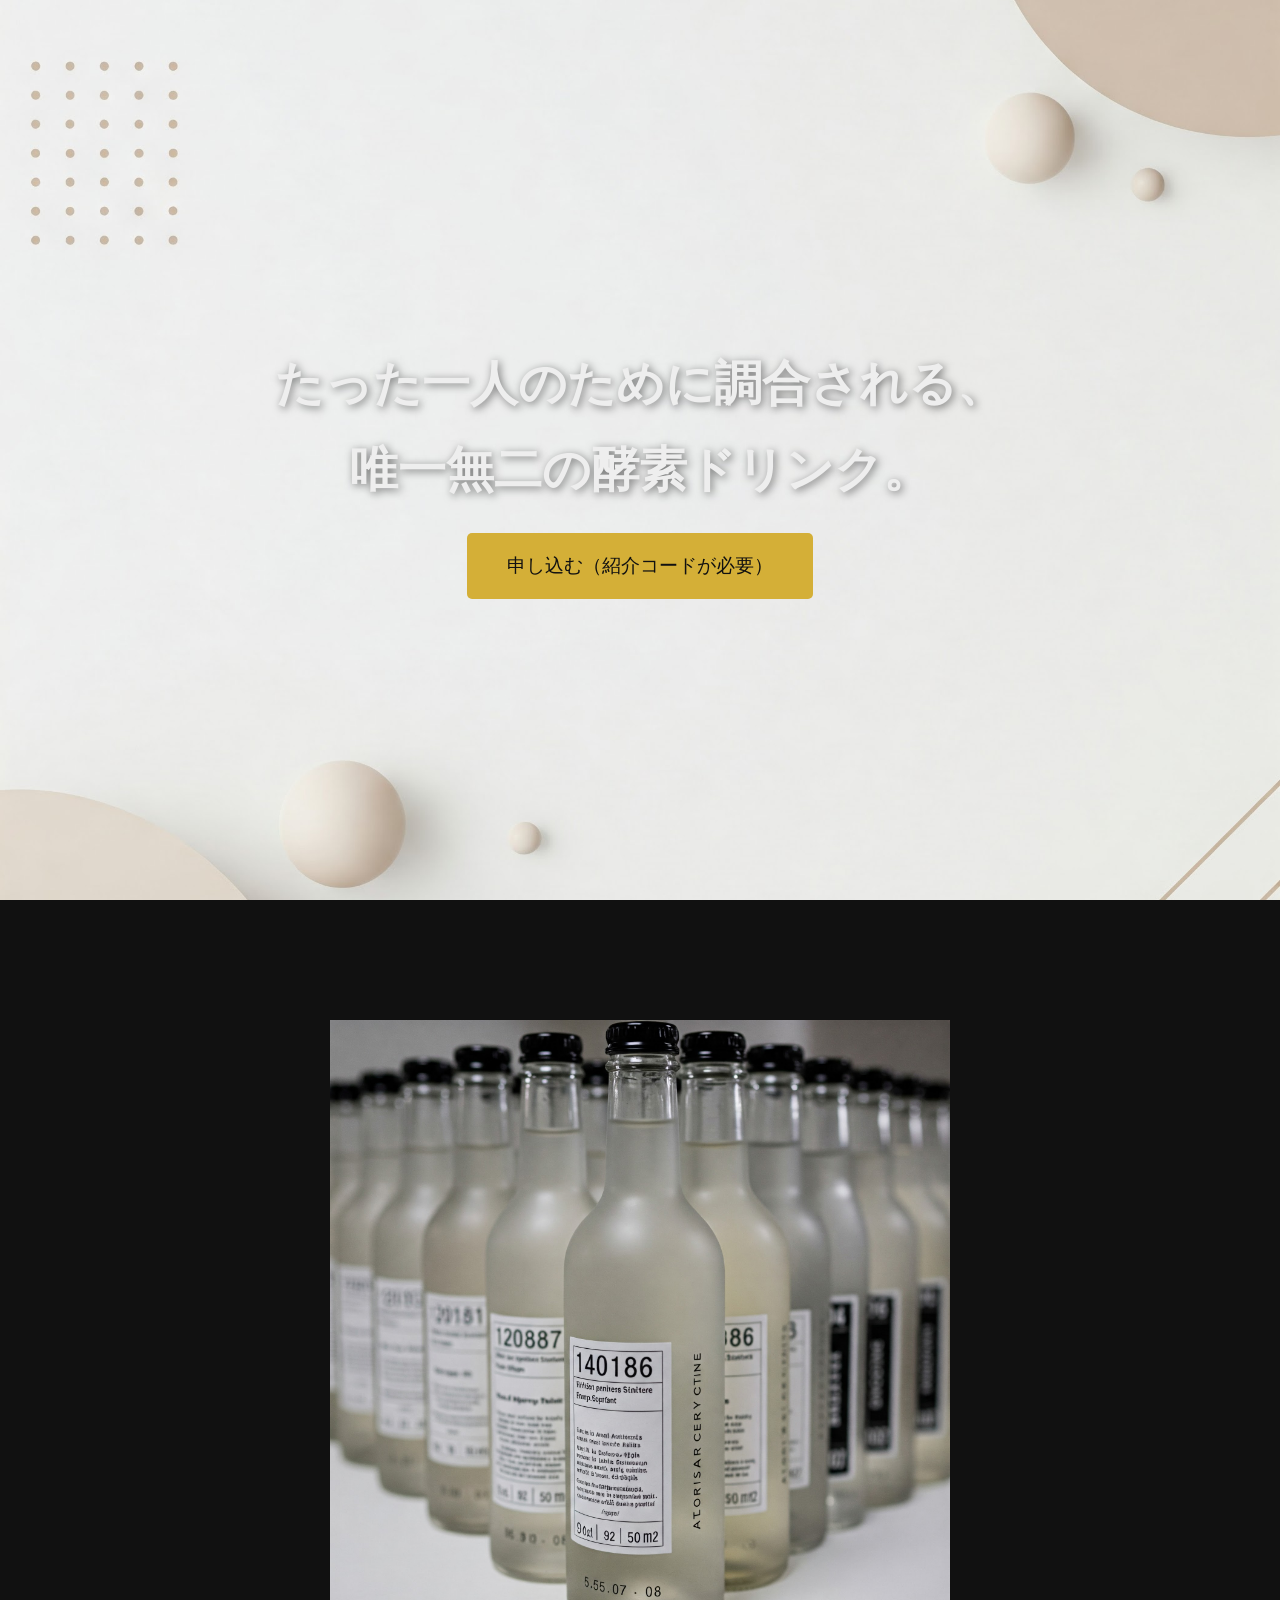
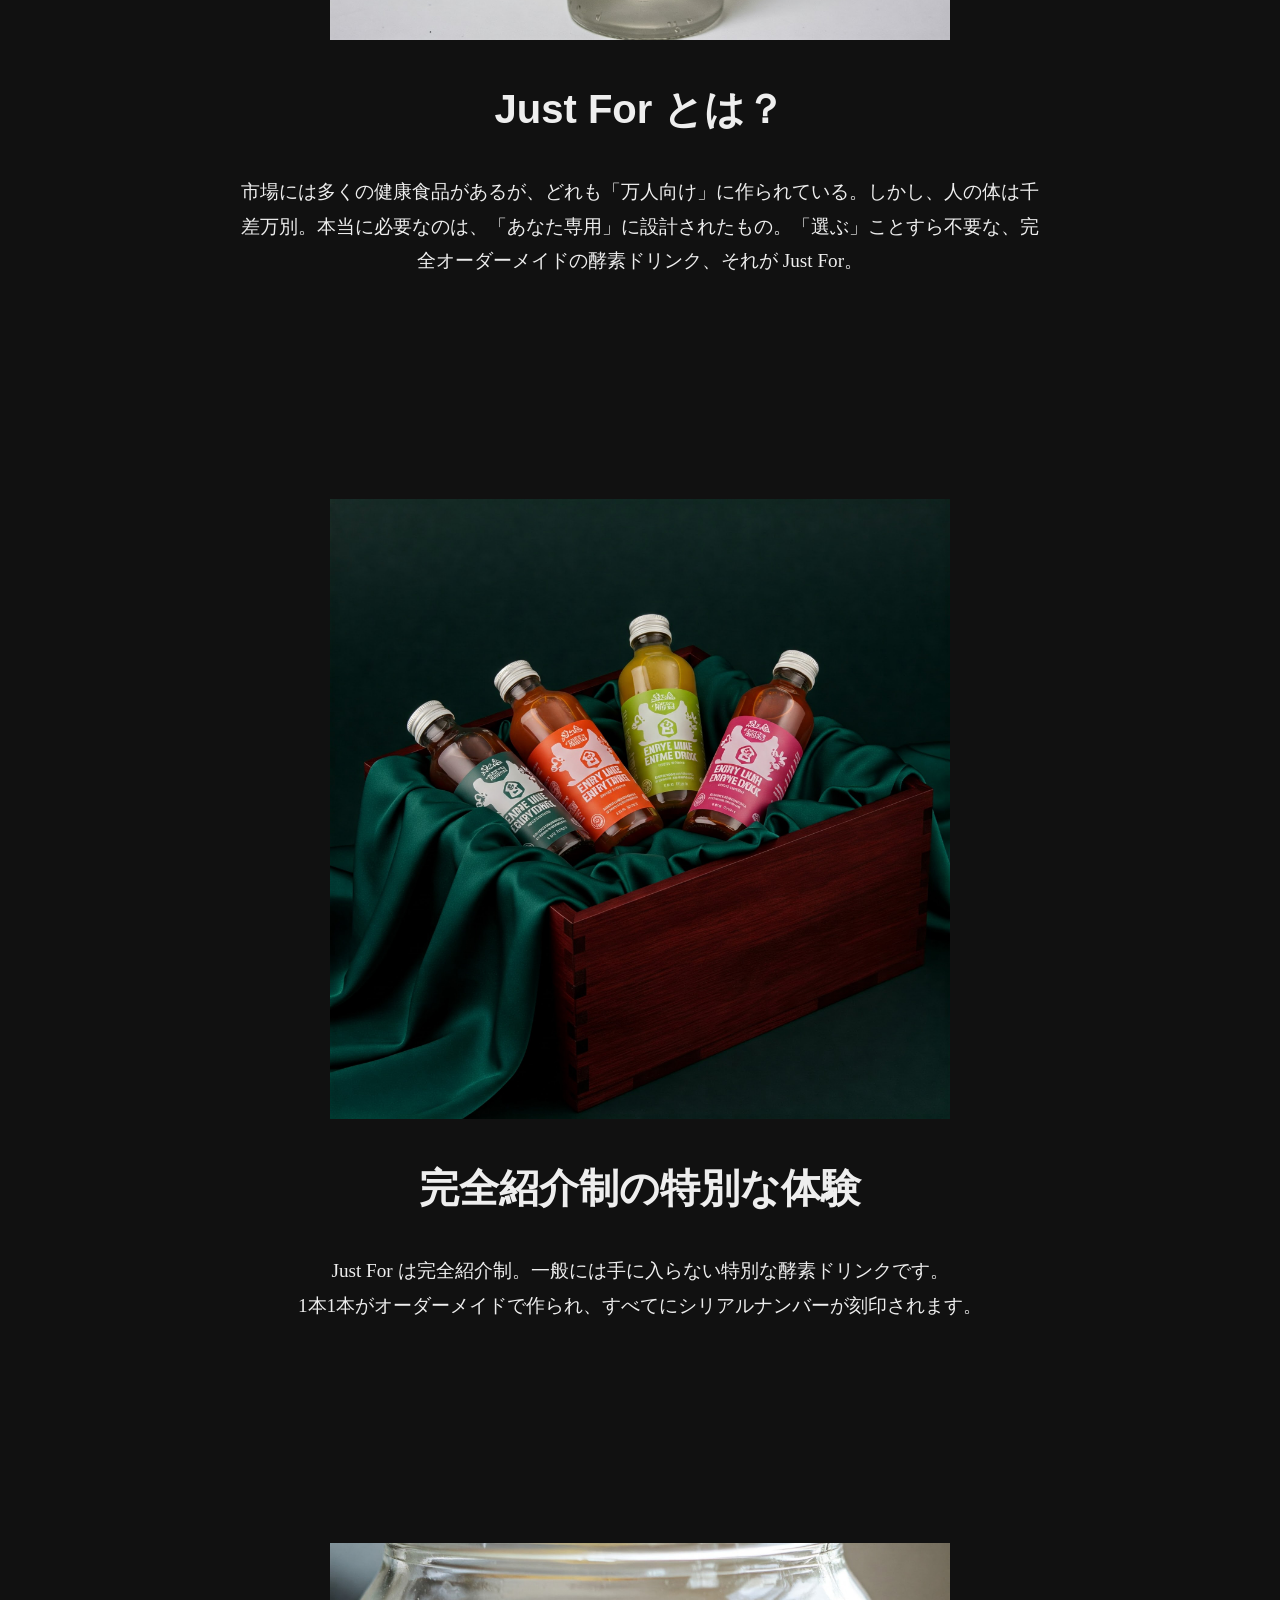
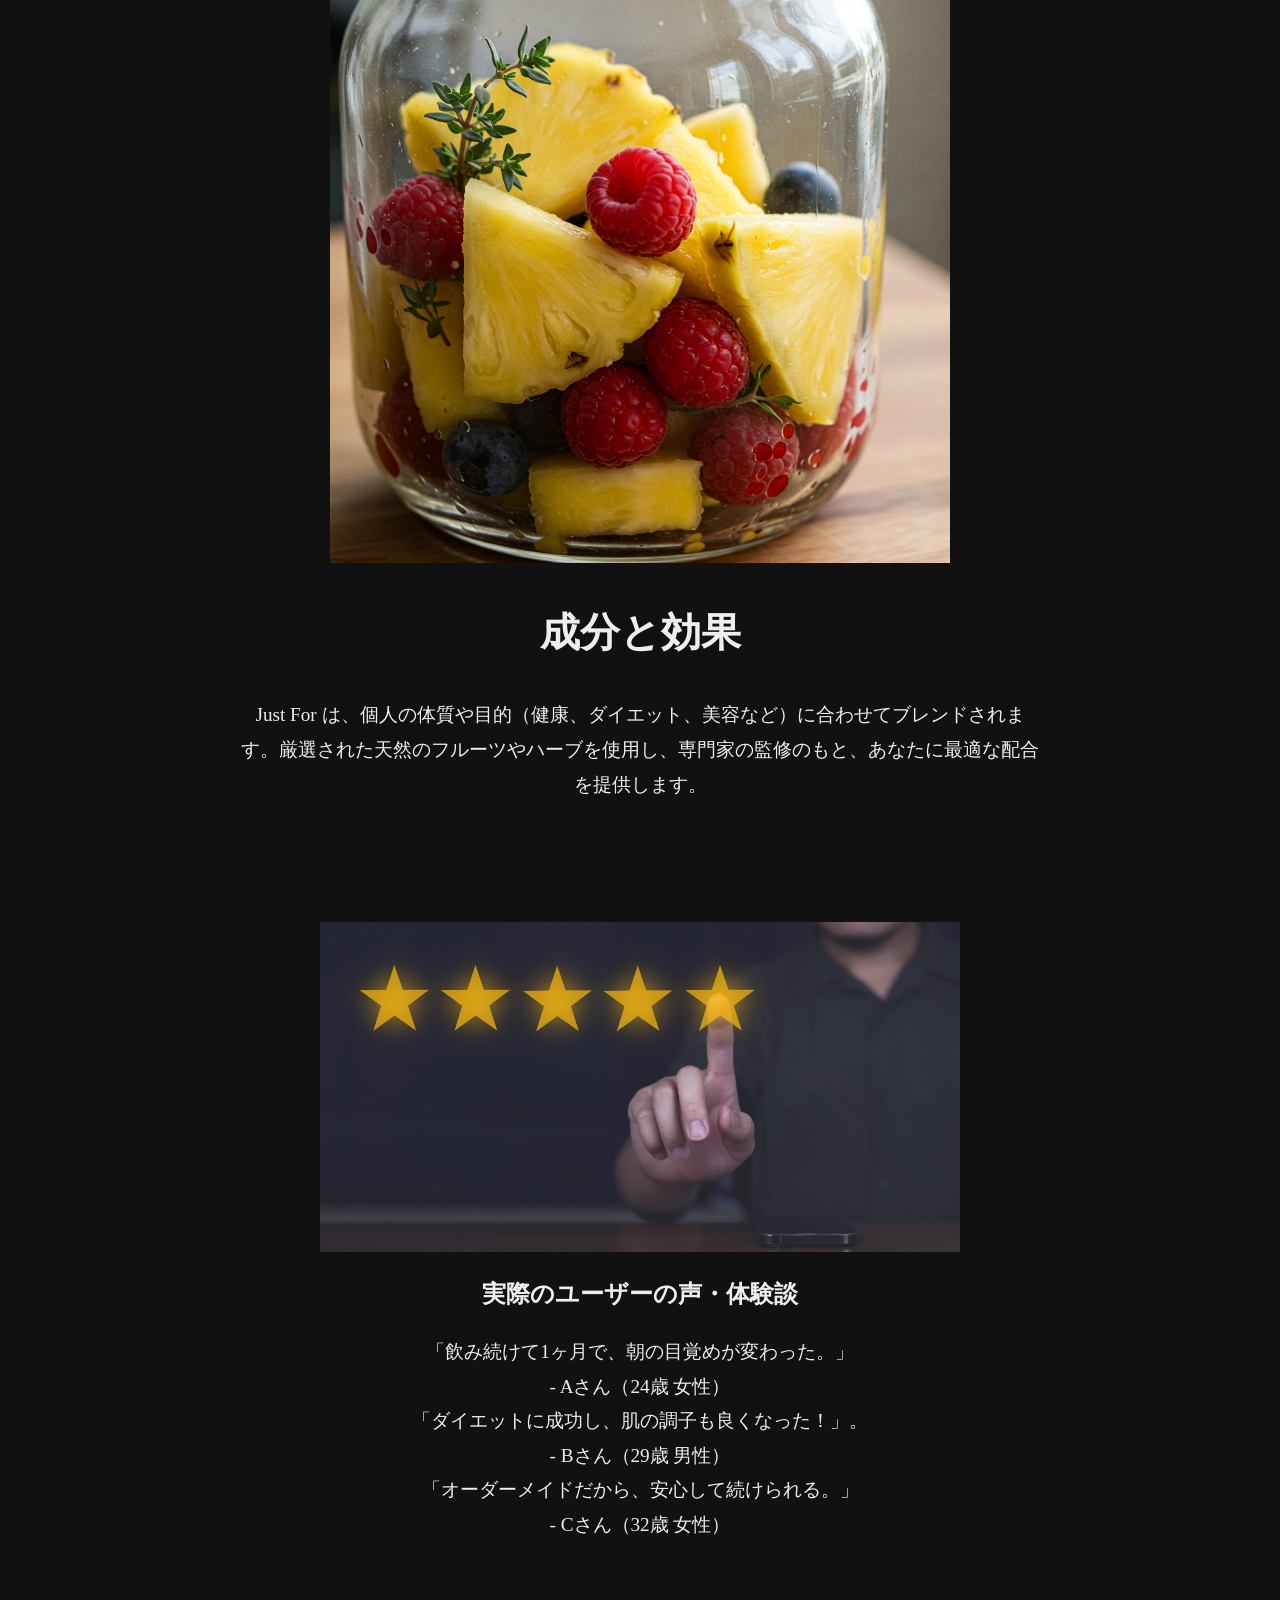
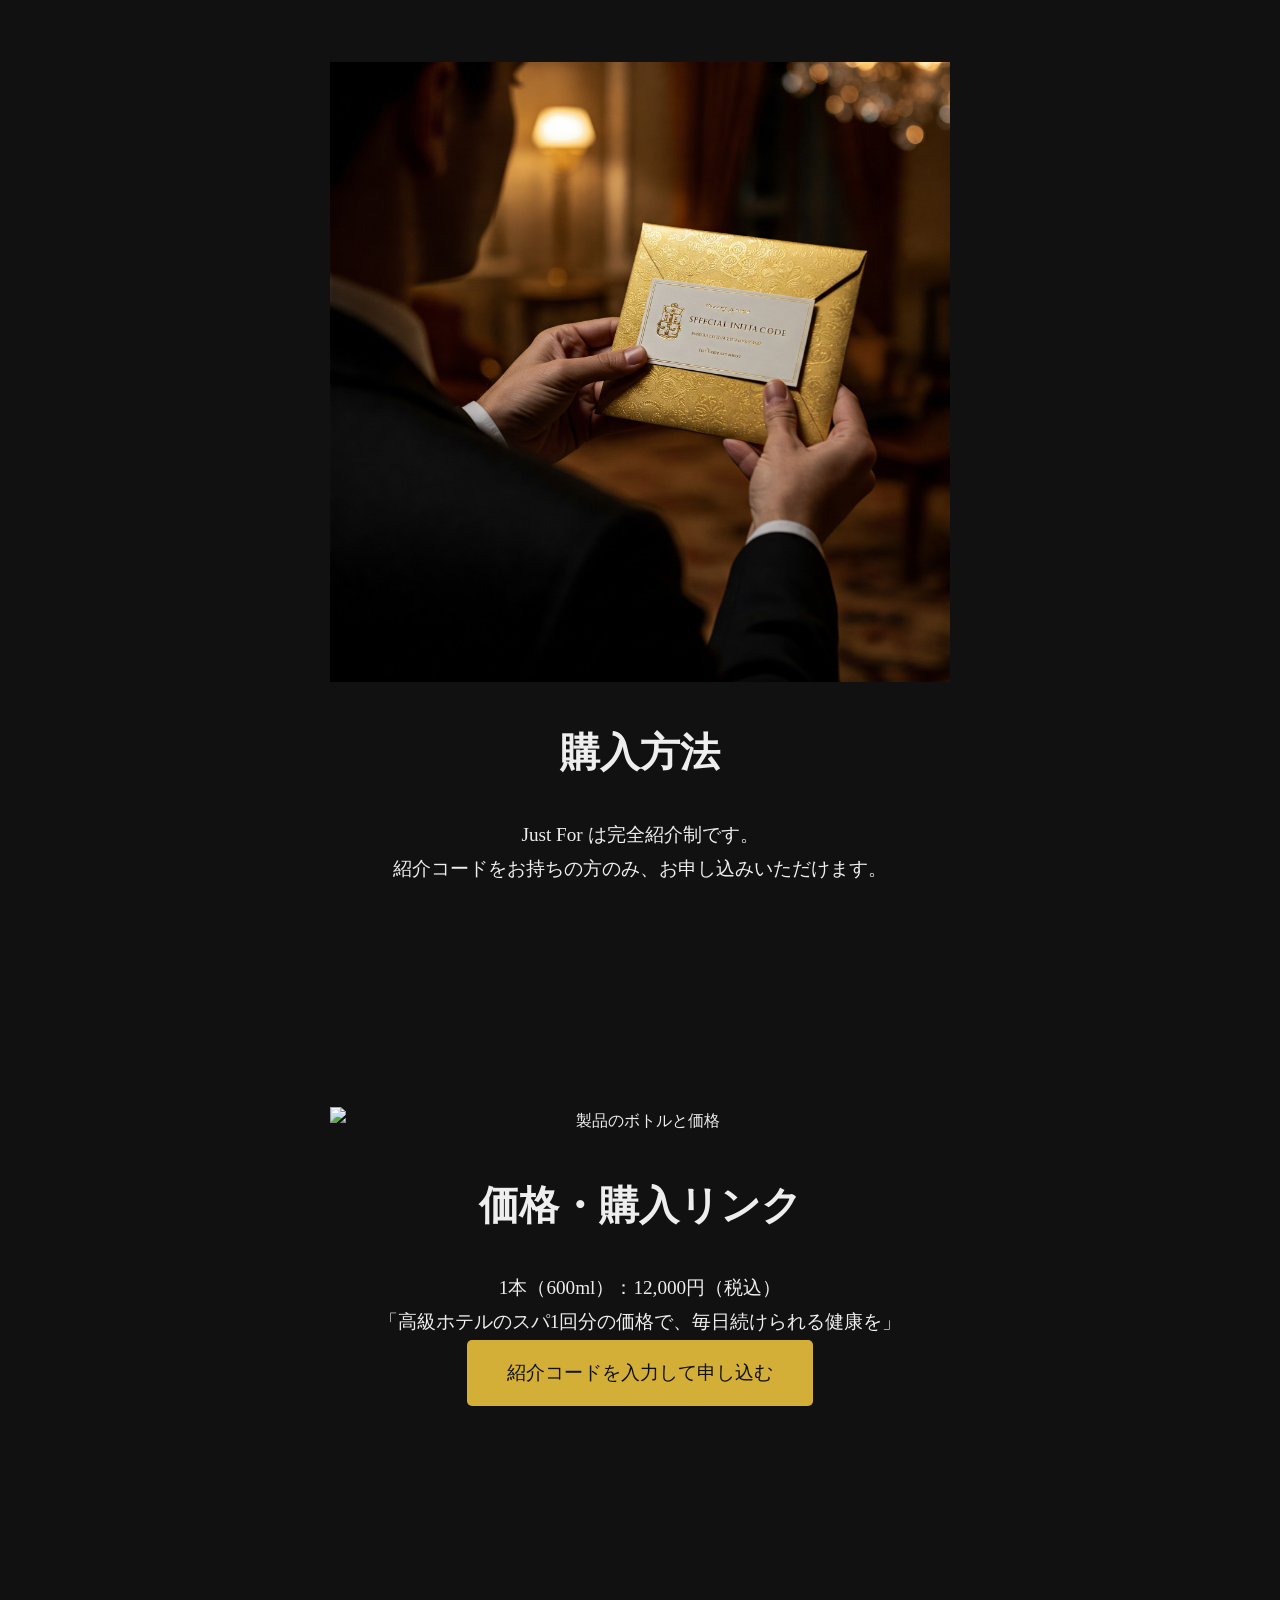
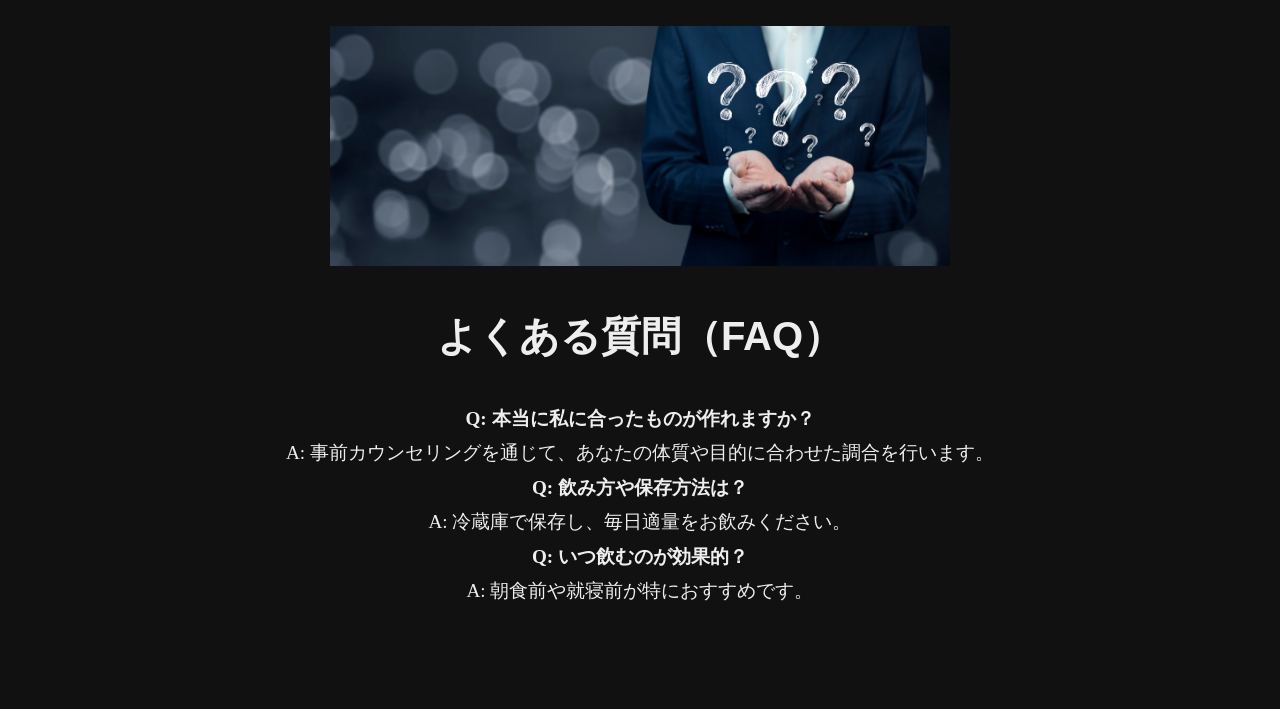
==== commit 787c0dd6: "Update index.html" ====
--- a/index.html
+++ b/index.html
@@ -9,56 +9,70 @@
 <body>
     <section class="first-view">
         <img src="img/FV.jpeg" alt="酵素ドリンクの原料となるフルーツ" class="first-view-image">
-        <h1>たった一人のために調合される、唯一無二の酵素ドリンク。</h1>
-        <button class="cta-button">申し込む（紹介コードが必要）</button>
+        <h1><span>たった一人のために調合される、</span><br>唯一無二の酵素ドリンク。</h1>
+        <button class="cta-button" id="apply-button">申し込む（紹介コードが必要）</button>
     </section>
     
     <section class="section brand-story">
         <img src="img/sec1.jpeg" alt="Just For の開発者のストーリー" class="section-image">
         <h2>Just For とは？</h2>
-        <p>市場には多くの健康食品があるが、どれも「万人向け」に作られている。しかし、人の体は千差万別。本当に必要なのは、「あなた専用」に設計されたもの。「選ぶ」ことすら不要な、完全オーダーメイドの酵素ドリンク、それが Just For。</p>
+        <p class="text">市場には多くの健康食品があるが、どれも「万人向け」に作られている。しかし、人の体は千差万別。本当に必要なのは、「あなた専用」に設計されたもの。「選ぶ」ことすら不要な、完全オーダーメイドの酵素ドリンク、それが Just For。</p>
     </section>
     
     <section class="section exclusive">
         <img src="img/sec2.jpeg" alt="シリアルナンバーが刻印されたボトル" class="section-image">
         <h2>完全紹介制の特別な体験</h2>
-        <p>Just For は完全紹介制。一般には手に入らない特別な酵素ドリンクです。<br>
-        1本1本がオーダーメイドで作られ、すべてにシリアルナンバーが刻印されます。</p>
+        <p class="text">Just For は完全紹介制。一般には手に入らない特別な酵素ドリンクです。<br>1本1本がオーダーメイドで作られ、すべてにシリアルナンバーが刻印されます。</p>
     </section>
     
     <section class="section ingredients">
         <img src="img/sec3.jpeg" alt="使用されているフルーツやハーブ" class="section-image">
         <h2>成分と効果</h2>
-        <p>Just For は、個人の体質や目的（健康、ダイエット、美容など）に合わせてブレンドされます。厳選された天然のフルーツやハーブを使用し、専門家の監修のもと、あなたに最適な配合を提供します。</p>
+        <p class="text">Just For は、個人の体質や目的（健康、ダイエット、美容など）に合わせてブレンドされます。厳選された天然のフルーツやハーブを使用し、専門家の監修のもと、あなたに最適な配合を提供します。</p>
     </section>
     
-    <section class="section testimonials">
-        <img src="img/sec5.jpeg" alt="Just For を利用している人" class="section-image">
+    <section class="testimonials-section">
+        <div class="testimonials-image">
+            <img src="img/sec5.jpeg" alt="Just For を利用している人" class="section-image">
+        </div>
+      
         <h2>実際のユーザーの声・体験談</h2>
-        <p>「飲み続けて1ヶ月で、朝の目覚めが変わった。」</p>
-        <p>「ダイエットに成功し、肌の調子も良くなった！」</p>
-        <p>「オーダーメイドだから、安心して続けられる。」</p>
-    </section>
+      
+        <div class="testimonials">
+          <div class="testimonial-item">
+            <p class="testimonial-text">「飲み続けて1ヶ月で、朝の目覚めが変わった。」</p>
+            <p class="testimonial-author">- Aさん（24歳 女性）</p>
+          </div>
+          <div class="testimonial-item">
+            <p class="testimonial-text">「ダイエットに成功し、肌の調子も良くなった！」。</p>
+            <p class="testimonial-author">- Bさん（29歳 男性）</p>
+          </div>
+          <div class="testimonial-item">
+            <p class="testimonial-text">「オーダーメイドだから、安心して続けられる。」</p>
+            <p class="testimonial-author">- Cさん（32歳 女性）</p>
+          </div>
+        </div>
+      </section>
     
     <section class="section purchase">
         <img src="img/sec4.jpeg" alt="紹介コード" class="section-image">
         <h2>購入方法</h2>
-        <p>Just For は完全紹介制です。<br>紹介コードをお持ちの方のみ、お申し込みいただけます。</p>
+        <p class="text">Just For は完全紹介制です。<br>紹介コードをお持ちの方のみ、お申し込みいただけます。</p>
     </section>
     
     <section class="section pricing">
         <img src="https://source.unsplash.com/featured/?product-pricing" alt="製品のボトルと価格" class="section-image">
         <h2>価格・購入リンク</h2>
-        <p>1本（600ml）：12,000円（税込）<br>「高級ホテルのスパ1回分の価格で、毎日続けられる健康を」</p>
-        <button class="cta-button">紹介コードを入力して申し込む</button>
+        <p class="text">1本（600ml）：12,000円（税込）<br>「高級ホテルのスパ1回分の価格で、毎日続けられる健康を」</p>
+        <button class="cta-button" id="purchase-button">紹介コードを入力して申し込む</button>
     </section>
     
     <section class="section faq">
         <img src="img/FAQ.jpeg" alt="質問" class="section-image">
         <h2>よくある質問（FAQ）</h2>
-        <p><strong>Q: 本当に私に合ったものが作れますか？</strong><br>A: 事前カウンセリングを通じて、あなたの体質や目的に合わせた調合を行います。</p>
-        <p><strong>Q: 飲み方や保存方法は？</strong><br>A: 冷蔵庫で保存し、毎日適量をお飲みください。</p>
-        <p><strong>Q: いつ飲むのが効果的？</strong><br>A: 朝食前や就寝前が特におすすめです。</p>
+        <p class="text"><strong>Q: 本当に私に合ったものが作れますか？</strong><br>A: 事前カウンセリングを通じて、あなたの体質や目的に合わせた調合を行います。</p>
+        <p class="text"><strong>Q: 飲み方や保存方法は？</strong><br>A: 冷蔵庫で保存し、毎日適量をお飲みください。</p>
+        <p class="text"><strong>Q: いつ飲むのが効果的？</strong><br>A: 朝食前や就寝前が特におすすめです。</p>
     </section>
 </body>
 </html>
--- a/style.css
+++ b/style.css
@@ -0,0 +1,83 @@
+body {
+    margin: 0;
+    padding: 0;
+    font-family: 'Playfair Display', serif; /* メインフォント */
+    background-color: #111; /* 背景色 */
+    color: #eee; /* 文字色 */
+    text-align: center;
+    line-height: 1.8; /* 行間 */
+}
+
+h1, h2 {
+    font-family: 'Noto Sans JP', sans-serif; /* 日本語フォント */
+    font-weight: 600; /* フォントウェイト */
+}
+
+.first-view {
+    position: relative;
+    height: 100vh;
+    background: url('img/background.jpeg') no-repeat center center/cover;
+    display: flex;
+    flex-direction: column;
+    justify-content: center;
+    align-items: center;
+    text-shadow: 2px 2px 8px rgba(0, 0, 0, 0.5);
+}
+
+.first-view h1 {
+    font-size: 3rem; /* 見出しサイズ */
+    margin-bottom: 20px;
+}
+
+.cta-button {
+    background-color: #D4AF37; /* ボタン背景色 */
+    color: #111; /* ボタン文字色 */
+    padding: 20px 40px; /* ボタンpadding */
+    font-size: 1.2rem;
+    border: none;
+    border-radius: 5px;
+    cursor: pointer;
+    transition: 0.3s;
+}
+
+.cta-button:hover {
+    background-color: #C09030; /* ボタンホバー時背景色 */
+}
+
+.section {
+    padding: 100px 20px; /* セクションpadding */
+    background-color: #181818; /* セクション背景色 */
+}
+
+.brand-story, .exclusive, .ingredients, .testimonials, .purchase, .pricing, .faq {
+    background-color: transparent; /* セクション背景色を透明に */
+}
+
+.brand-story h2, .exclusive h2, .ingredients h2, .testimonials h2, .purchase h2, .pricing h2, .faq h2 {
+    font-size: 2.5rem; /* 見出しサイズ */
+    margin-bottom: 30px;
+}
+
+.brand-story p, .exclusive p, .ingredients p, .testimonials p, .purchase p, .pricing p, .faq p {
+    font-size: 1.2rem;
+    max-width: 800px;
+    margin: 0 auto;
+    line-height: 1.8;
+}
+
+.first-view-image {
+    position: absolute;
+    top: 0;
+    left: 0;
+    width: 100%;
+    height: 100%;
+    object-fit: cover;
+    z-index: -1; /* テキストより背面に配置 */
+}
+
+.section-image {
+    max-width: 50%; /* 画像の最大幅 */
+    height: auto;
+    margin: 20px auto; /* 中央揃え */
+    display: block; /* 画像をブロック要素にする */
+}
